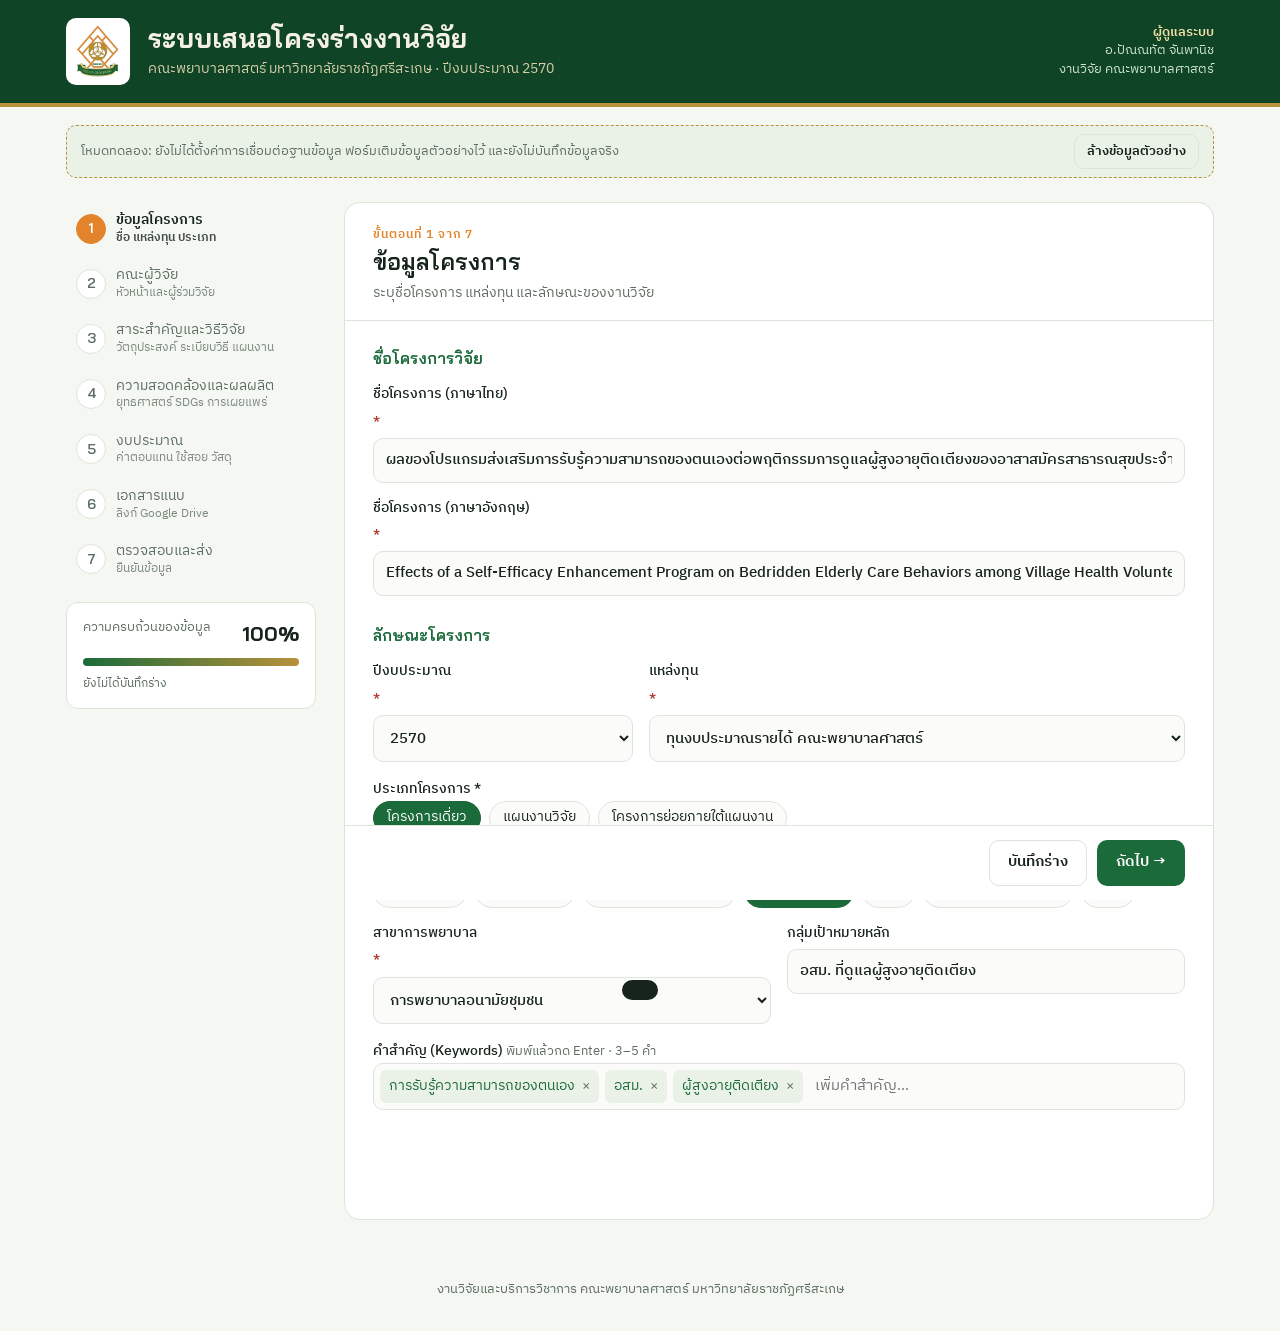
==== index.html @ fb98c334 "Add files via upload" ====
<!doctype html>
<html lang="th">
<head>
<meta charset="utf-8">
<meta name="viewport" content="width=device-width, initial-scale=1, viewport-fit=cover">
<title>ระบบเสนอโครงร่างงานวิจัย | คณะพยาบาลศาสตร์ มรภ.ศรีสะเกษ</title>
<meta name="description" content="ระบบเสนอโครงร่างงานวิจัยออนไลน์ คณะพยาบาลศาสตร์ มหาวิทยาลัยราชภัฏศรีสะเกษ">
<link rel="icon" href="logo.jpg">
<meta property="og:title" content="ระบบเสนอโครงร่างงานวิจัย คณะพยาบาลศาสตร์ มรภ.ศรีสะเกษ">
<meta property="og:image" content="logo.jpg">
<link rel="preconnect" href="https://fonts.googleapis.com">
<link rel="stylesheet" href="https://fonts.googleapis.com/css2?family=Bai+Jamjuree:wght@500;600;700&family=IBM+Plex+Sans+Thai:wght@400;500;600&display=swap">
<style>
/* Layout: green crest band header · left sticky step rail + right form sheet · summary meter rail on wide screens */
:root{
  --green:#1B6B3A; --green-deep:#0F4526; --orange:#E3832B; --gold:#B8913A; --ribbon:#F1DFA4;
  --bg:#F4F7F2; --paper:#FFFFFF; --ink:#16241B; --muted:#5D6E62; --line:#DCE5DA; --soft:#EAF1E7;
  --field:#FBFCFA; --danger:#B4332B; --ok:#1E7A45;
  --f-display:"Bai Jamjuree","IBM Plex Sans Thai",system-ui,sans-serif;
  --f-body:"IBM Plex Sans Thai","Noto Sans Thai",system-ui,sans-serif;
  --r:12px;
}
@media (prefers-color-scheme:dark){:root:not([data-theme="light"]){
  --green:#4FB477; --green-deep:#0B2A18; --orange:#F09A4A; --gold:#D6B465; --ribbon:#5A4A1F;
  --bg:#0E1611; --paper:#152019; --ink:#E5EEE6; --muted:#9DB0A2; --line:#2A3A2F; --soft:#1B2B21;
  --field:#111B15; --danger:#F07A70; --ok:#5CCB8A; color-scheme:dark}}
:root[data-theme="dark"]{
  --green:#4FB477; --green-deep:#0B2A18; --orange:#F09A4A; --gold:#D6B465; --ribbon:#5A4A1F;
  --bg:#0E1611; --paper:#152019; --ink:#E5EEE6; --muted:#9DB0A2; --line:#2A3A2F; --soft:#1B2B21;
  --field:#111B15; --danger:#F07A70; --ok:#5CCB8A; color-scheme:dark}
*{box-sizing:border-box}
body{background:var(--bg);color:var(--ink);font-family:var(--f-body);font-size:15.5px;line-height:1.65;margin:0}
.wrap{max-width:1180px;margin:0 auto;padding-left:max(16px,env(safe-area-inset-left,0px));padding-right:max(16px,env(safe-area-inset-right,0px))}
/* header */
.crest{background:#0F4526;color:#F4F1E4;border-bottom:4px solid var(--gold)}
.crest .wrap{display:flex;align-items:center;gap:18px;padding-block:18px}
.crest img{width:64px;height:auto;background:#fff;border-radius:10px;padding:5px;flex:none}
.crest h1{font-family:var(--f-display);font-weight:700;font-size:clamp(19px,2.6vw,26px);line-height:1.3;margin:0;text-wrap:balance}
.crest p{margin:2px 0 0;font-size:13.5px;color:#D8D0A8}
.crest .who{margin-left:auto;text-align:right;font-size:12.5px;color:#CFE3D4;line-height:1.5}
.crest .who b{display:block;color:#F1DFA4;font-weight:600;font-size:13px}
@media (max-width:720px){.crest .who{display:none}}
.mode{font-size:13px;padding:8px 14px;border-radius:10px;margin:18px 0 0;background:var(--soft);border:1px dashed var(--gold);color:var(--muted);display:flex;gap:10px;flex-wrap:wrap;align-items:center}
.mode button{margin-left:auto}
/* main grid */
.main{display:grid;grid-template-columns:250px minmax(0,1fr);gap:28px;padding-block:24px 60px}
@media (max-width:900px){.main{grid-template-columns:minmax(0,1fr);gap:16px}}
.rail{position:sticky;top:16px;align-self:start;display:flex;flex-direction:column;gap:16px}
@media (max-width:900px){.rail{position:static}}
.steps{list-style:none;margin:0;padding:0;display:flex;flex-direction:column;gap:2px}
.steps button{all:unset;cursor:pointer;display:grid;grid-template-columns:30px 1fr;gap:10px;align-items:center;padding:9px 10px;border-radius:10px;width:100%;box-sizing:border-box}
.steps button:hover{background:var(--soft)}
.steps button:focus-visible{outline:2px solid var(--orange);outline-offset:2px}
.steps .n{width:30px;height:30px;border-radius:50%;display:grid;place-items:center;font-family:var(--f-display);font-weight:600;font-size:14px;border:1.5px solid var(--line);color:var(--muted);background:var(--paper)}
.steps .t{font-size:14px;line-height:1.35;color:var(--muted)}
.steps .t small{display:block;font-size:12px;opacity:.8}
.steps li.done .n{background:var(--green);border-color:var(--green);color:#fff}
.steps li.cur .n{background:var(--orange);border-color:var(--orange);color:#fff}
.steps li.cur .t{color:var(--ink);font-weight:600}
@media (max-width:900px){
  .steps{flex-direction:row;overflow-x:auto;gap:6px;padding-bottom:4px}
  .steps button{grid-template-columns:26px auto;padding:6px 10px 6px 6px;border:1px solid var(--line);background:var(--paper);white-space:nowrap}
  .steps .n{width:26px;height:26px;font-size:12.5px}
  .steps .t small{display:none}
}
.meter{background:var(--paper);border:1px solid var(--line);border-radius:var(--r);padding:14px 16px}
.meter .row{display:flex;justify-content:space-between;font-size:13px;color:var(--muted)}
.meter .row b{font-family:var(--f-display);color:var(--ink);font-size:20px}
.bar{height:8px;border-radius:99px;background:var(--soft);overflow:hidden;margin-top:8px}
.bar i{display:block;height:100%;background:linear-gradient(90deg,var(--green),var(--gold));width:0;transition:width .4s}
.meter .save{font-size:12px;color:var(--muted);margin-top:8px}
@media (max-width:900px){.meter{display:none}}
/* sheet */
.sheet{background:var(--paper);border:1px solid var(--line);border-radius:16px;min-width:0}
.sheet-head{padding:22px 28px 16px;border-bottom:1px solid var(--line);display:flex;gap:14px;align-items:flex-end;flex-wrap:wrap}
.eyebrow{font-size:12px;letter-spacing:.08em;text-transform:uppercase;color:var(--orange);font-weight:600}
.sheet-head h2{font-family:var(--f-display);font-weight:600;font-size:23px;margin:2px 0 0;line-height:1.3}
.sheet-head p{margin:4px 0 0;color:var(--muted);font-size:14px;max-width:62ch}
.panel{padding:24px 28px 8px;display:none}
.panel.show{display:block;animation:in .25s ease}
@keyframes in{from{opacity:.4;transform:translateY(4px)}to{opacity:1;transform:none}}
@media (prefers-reduced-motion:reduce){.panel.show{animation:none}.bar i{transition:none}}
@media (max-width:600px){.sheet-head,.panel{padding-left:16px;padding-right:16px}}
fieldset{border:0;margin:0 0 26px;padding:0}
legend{font-family:var(--f-display);font-weight:600;font-size:16px;color:var(--green);padding:0;margin-bottom:12px;display:flex;gap:8px;align-items:center}
legend::after{content:"";flex:1;height:1px;background:var(--line);margin-left:6px}
.grid{display:grid;grid-template-columns:repeat(12,minmax(0,1fr));gap:14px 16px}
.c12{grid-column:span 12}.c8{grid-column:span 8}.c6{grid-column:span 6}.c4{grid-column:span 4}.c3{grid-column:span 3}.c2{grid-column:span 2}.c5{grid-column:span 5}
@media (max-width:640px){.c8,.c6,.c5,.c4,.c3,.c2{grid-column:span 12!important}}
label.f{display:flex;flex-direction:column;gap:5px;font-size:13.5px;font-weight:500;min-width:0}
label.f .req{color:var(--danger)}
.hint{font-weight:400;color:var(--muted);font-size:12.5px}
input[type=text],input[type=email],input[type=tel],input[type=number],input[type=month],select,textarea{
  font:inherit;font-size:15px;color:var(--ink);background:var(--field);border:1.5px solid var(--line);border-radius:10px;padding:9px 12px;width:100%;min-width:0}
textarea{min-height:110px;resize:vertical;line-height:1.6}
input:focus,select:focus,textarea:focus{outline:none;border-color:var(--green);box-shadow:0 0 0 3px color-mix(in srgb,var(--green) 18%,transparent)}
.invalid{border-color:var(--danger)!important}
.count{font-size:12px;color:var(--muted);text-align:right;font-variant-numeric:tabular-nums}
/* choice chips */
.chips{display:flex;flex-wrap:wrap;gap:8px}
.chip{position:relative}
.chip input{position:absolute;opacity:0;inset:0;cursor:pointer}
.chip span{display:inline-flex;align-items:center;gap:6px;padding:7px 13px;border-radius:99px;border:1.5px solid var(--line);font-size:13.5px;background:var(--field);cursor:pointer;line-height:1.3}
.chip input:checked+span{background:var(--green);border-color:var(--green);color:#fff}
.chip input:focus-visible+span{outline:2px solid var(--orange);outline-offset:2px}
.sdg span{padding:6px 11px 6px 6px}
.sdg em{font-style:normal;display:inline-grid;place-items:center;width:22px;height:22px;border-radius:6px;background:var(--soft);color:var(--green);font-weight:600;font-size:12px;font-family:var(--f-display)}
.sdg input:checked+span em{background:rgba(255,255,255,.22);color:#fff}
/* tags */
.tags{display:flex;flex-wrap:wrap;gap:6px;padding:6px;border:1.5px solid var(--line);border-radius:10px;background:var(--field)}
.tags:focus-within{border-color:var(--green)}
.tag{background:var(--soft);color:var(--green);border-radius:6px;padding:2px 4px 2px 9px;font-size:13.5px;display:flex;align-items:center;gap:2px}
.tag button{all:unset;cursor:pointer;padding:0 5px;color:var(--muted)}
.tags input{border:0!important;box-shadow:none!important;background:transparent!important;flex:1;min-width:140px;padding:4px 6px!important}
/* repeaters */
.member{border:1px solid var(--line);border-radius:var(--r);padding:14px;margin-bottom:12px;background:var(--field)}
.member-h{display:flex;justify-content:space-between;align-items:center;margin-bottom:10px;font-size:13.5px;font-weight:600;color:var(--muted)}
.share{display:flex;align-items:center;gap:12px;padding:12px 14px;border-radius:var(--r);background:var(--soft);font-size:14px;flex-wrap:wrap}
.share .track{flex:1;min-width:160px;height:10px;border-radius:99px;background:var(--paper);overflow:hidden;display:flex}
.share .track i{display:block;height:100%}
.share b{font-family:var(--f-display);font-variant-numeric:tabular-nums}
.ok-t{color:var(--ok)}.bad-t{color:var(--danger)}
.list-row{display:flex;gap:8px;align-items:flex-start;margin-bottom:8px}
.list-row .num{flex:none;width:28px;height:40px;display:grid;place-items:center;font-family:var(--f-display);color:var(--green);font-weight:600}
/* gantt */
.scroll{overflow-x:auto;border:1px solid var(--line);border-radius:var(--r)}
table{border-collapse:collapse;width:100%;font-size:13.5px}
th,td{border-bottom:1px solid var(--line);padding:8px;text-align:left;vertical-align:middle}
th{background:var(--soft);font-weight:600;font-size:12.5px;color:var(--muted);white-space:nowrap}
.gantt td.m{padding:4px;text-align:center;width:34px}
.gantt td.m button{all:unset;cursor:pointer;display:block;width:26px;height:22px;border-radius:5px;background:var(--soft);margin:auto}
.gantt td.m button.on{background:var(--orange)}
.gantt td.m button:focus-visible{outline:2px solid var(--green)}
.gantt td.act{min-width:220px}
.gantt input,.budget input{padding:6px 9px!important;font-size:14px!important}
.budget td.amt{width:160px}
.budget input[type=number]{text-align:right;font-variant-numeric:tabular-nums}
.budget tfoot td{font-weight:600;background:var(--soft)}
.budget .cat td{background:color-mix(in srgb,var(--gold) 12%,var(--paper));font-weight:600;color:var(--ink)}
.total-box{margin-top:14px;padding:16px 18px;border-radius:var(--r);border:1.5px solid var(--gold);display:flex;justify-content:space-between;gap:12px;flex-wrap:wrap;align-items:baseline}
.total-box b{font-family:var(--f-display);font-size:26px;color:var(--green);font-variant-numeric:tabular-nums}
.total-box small{color:var(--muted);display:block}
/* buttons */
.btn{font:inherit;font-size:14.5px;font-weight:600;border-radius:10px;padding:10px 18px;cursor:pointer;border:1.5px solid transparent;display:inline-flex;align-items:center;gap:8px}
.btn:focus-visible{outline:2px solid var(--orange);outline-offset:2px}
.btn-p{background:var(--green);color:#fff}
.btn-p:hover{background:var(--green-deep)}
.btn-o{background:var(--orange);color:#fff}
.btn-g{background:transparent;border-color:var(--line);color:var(--ink)}
.btn-g:hover{background:var(--soft)}
.btn-s{padding:6px 12px;font-size:13px}
.btn-x{all:unset;cursor:pointer;color:var(--muted);font-size:13px;padding:2px 8px;border-radius:6px}
.btn-x:hover{color:var(--danger);background:var(--soft)}
.nav{display:flex;justify-content:space-between;gap:10px;padding:14px 28px calc(14px + env(safe-area-inset-bottom,0px));border-top:1px solid var(--line);flex-wrap:wrap;position:sticky;bottom:0;background:var(--paper);border-radius:0 0 16px 16px;z-index:5}
@media (max-width:600px){.nav{padding-left:16px;padding-right:16px}}
/* review */
.review dl{display:grid;grid-template-columns:190px minmax(0,1fr);gap:6px 16px;margin:0 0 18px;font-size:14px}
@media (max-width:600px){.review dl{grid-template-columns:minmax(0,1fr)}.review dt{margin-top:6px}}
.review dt{color:var(--muted)}
.review dd{margin:0;overflow-wrap:anywhere}
.review h3{font-family:var(--f-display);font-size:16px;color:var(--green);margin:0 0 10px;display:flex;justify-content:space-between;align-items:center}
.miss{background:color-mix(in srgb,var(--danger) 10%,var(--paper));border:1px solid color-mix(in srgb,var(--danger) 35%,var(--line));color:var(--ink);border-radius:var(--r);padding:12px 16px;font-size:14px;margin-bottom:18px}
.miss ul{margin:6px 0 0;padding-left:20px}
.cert{display:flex;gap:10px;align-items:flex-start;padding:14px;border-radius:var(--r);background:var(--soft);font-size:14px}
.cert input{width:18px;height:18px;margin-top:3px;accent-color:var(--green);flex:none}
.done-card{text-align:center;padding:40px 24px}
.done-card .seal{width:84px;height:84px;margin:0 auto 14px;border-radius:50%;background:var(--green);display:grid;place-items:center;color:#fff;font-size:40px}
.done-card h2{font-family:var(--f-display);margin:0}
.done-card .ref{font-family:var(--f-display);font-size:22px;color:var(--orange);letter-spacing:.04em;margin:10px 0}
.toast{position:fixed;left:50%;bottom:calc(20px + env(safe-area-inset-bottom,0px));transform:translateX(-50%) translateY(120px);background:var(--ink);color:var(--paper);padding:10px 18px;border-radius:10px;font-size:14px;transition:transform .3s;z-index:20;max-width:calc(100% - 32px)}
.toast.on{transform:translateX(-50%) translateY(0)}
/* attachments */
.howto{display:grid;grid-template-columns:repeat(3,minmax(0,1fr));gap:10px;margin-bottom:18px}
@media (max-width:640px){.howto{grid-template-columns:minmax(0,1fr)}}
.howto div{background:var(--soft);border-radius:var(--r);padding:12px 14px;font-size:13.5px;line-height:1.5}
.howto b{display:block;font-family:var(--f-display);color:var(--green);font-size:13px;margin-bottom:2px}
.docs{display:flex;flex-direction:column;gap:10px}
.doc{border:1px solid var(--line);border-radius:var(--r);padding:12px 14px;background:var(--field);display:flex;flex-direction:column;gap:8px}
.doc-h{display:flex;gap:8px;align-items:center;flex-wrap:wrap;font-size:14px;font-weight:600}
.doc-h .hint{font-weight:400}
.doc-h .badge{font-size:11.5px;font-weight:600;color:var(--danger);border:1px solid currentColor;border-radius:6px;padding:0 6px}
.doc-h input{flex:1;min-width:180px;font-weight:600}
.st{margin-left:auto;font-size:12px;font-weight:500;padding:2px 10px;border-radius:99px;background:var(--soft);color:var(--muted);white-space:nowrap}
.st.ok{background:color-mix(in srgb,var(--ok) 15%,var(--paper));color:var(--ok)}
.st.warn{background:color-mix(in srgb,var(--gold) 20%,var(--paper));color:var(--ink)}
.st.bad{background:color-mix(in srgb,var(--danger) 12%,var(--paper));color:var(--danger)}
.doc-row{display:flex;gap:8px;align-items:center}
.doc-row input{flex:1}
.doc-row a{flex:none;text-decoration:none}
.doc-row a[aria-disabled="true"]{opacity:.4;pointer-events:none}
.doc .fname{font-size:12.5px;color:var(--ok)}
.btn-save{flex:none;background:var(--orange);color:#fff}
.btn-save:hover{filter:brightness(.95)}
.btn-save.saved{background:transparent;color:var(--ok);border-color:color-mix(in srgb,var(--ok) 45%,var(--line))}
.btn-save:disabled{opacity:.55;cursor:default}
.doc.dirty{border-color:color-mix(in srgb,var(--orange) 60%,var(--line))}
.savebar{margin-top:16px;display:flex;align-items:center;gap:12px;flex-wrap:wrap;padding:14px 16px;border-radius:var(--r);background:var(--soft)}
.savebar span{font-size:13.5px;color:var(--muted);flex:1;min-width:200px}
@media (max-width:520px){.doc-row{flex-wrap:wrap}.doc-row input{flex-basis:100%}}
.review a.lnk{color:var(--green);overflow-wrap:anywhere}
footer{text-align:center;font-size:12.5px;color:var(--muted);padding-block:0 30px}
</style>
</head>
<body>

<header class="crest">
  <div class="wrap">
    <img src="logo.jpg" alt="ตราคณะพยาบาลศาสตร์ มหาวิทยาลัยราชภัฏศรีสะเกษ">
    <div>
      <h1>ระบบเสนอโครงร่างงานวิจัย</h1>
      <p>คณะพยาบาลศาสตร์ มหาวิทยาลัยราชภัฏศรีสะเกษ · ปีงบประมาณ <span id="fyHead">2570</span></p>
    </div>
    <div class="who"><b>ผู้ดูแลระบบ</b>อ.ปัณณทัต จันพานิช<br>งานวิจัย คณะพยาบาลศาสตร์</div>
  </div>
</header>

<div class="wrap">
  <div class="mode" id="demoBar" hidden>
    <span>โหมดทดลอง: ยังไม่ได้ตั้งค่าการเชื่อมต่อฐานข้อมูล ฟอร์มเติมข้อมูลตัวอย่างไว้ และยังไม่บันทึกข้อมูลจริง</span>
    <button class="btn btn-g btn-s" type="button" id="clearAll">ล้างข้อมูลตัวอย่าง</button>
  </div>

  <div class="main" id="main">
    <aside class="rail">
      <ol class="steps" id="steps"></ol>
      <div class="meter">
        <div class="row"><span>ความครบถ้วนของข้อมูล</span><b id="pct">0%</b></div>
        <div class="bar"><i id="pctBar"></i></div>
        <div class="save" id="saveNote">ยังไม่ได้บันทึกร่าง</div>
      </div>
    </aside>

    <form class="sheet" id="form" novalidate>
      <div class="sheet-head">
        <div><div class="eyebrow" id="eb">ขั้นตอนที่ 1 จาก 7</div><h2 id="ph"></h2><p id="pd"></p></div>
      </div>

      <!-- STEP 1 -->
      <section class="panel" data-step="0">
        <fieldset><legend>ชื่อโครงการวิจัย</legend>
          <div class="grid">
            <label class="f c12">ชื่อโครงการ (ภาษาไทย) <span class="req">*</span>
              <input type="text" id="titleTh" name="titleTh" required placeholder="เช่น ผลของโปรแกรม...ต่อ...ของ...">
            </label>
            <label class="f c12">ชื่อโครงการ (ภาษาอังกฤษ) <span class="req">*</span>
              <input type="text" id="titleEn" name="titleEn" required placeholder="Effects of ... on ... among ...">
            </label>
          </div>
        </fieldset>
        <fieldset><legend>ลักษณะโครงการ</legend>
          <div class="grid">
            <label class="f c4">ปีงบประมาณ <span class="req">*</span>
              <select id="fy" name="fy" required><option>2569</option><option selected>2570</option><option>2571</option></select>
            </label>
            <label class="f c8">แหล่งทุน <span class="req">*</span>
              <select id="fund" name="fund" required>
                <option value="">— เลือกแหล่งทุน —</option>
                <option>ทุนงบประมาณรายได้ คณะพยาบาลศาสตร์</option>
                <option>ทุนงบประมาณรายได้ มหาวิทยาลัย (บ.กศ.)</option>
                <option>ทุนกองทุนส่งเสริมวิทยาศาสตร์ วิจัยและนวัตกรรม (ววน./FF)</option>
                <option>ทุนภายนอก (วช. / สสส. / บพท. / อื่น ๆ)</option>
                <option>ไม่ขอรับทุน (วิจัยด้วยทุนส่วนตัว)</option>
              </select>
            </label>
            <div class="f c12"><span style="font-size:13.5px;font-weight:500">ประเภทโครงการ <span class="req">*</span></span>
              <div class="chips" data-radio="projType">
                <label class="chip"><input type="radio" name="projType" value="โครงการเดี่ยว" required><span>โครงการเดี่ยว</span></label>
                <label class="chip"><input type="radio" name="projType" value="แผนงานวิจัย"><span>แผนงานวิจัย</span></label>
                <label class="chip"><input type="radio" name="projType" value="โครงการย่อยภายใต้แผนงาน"><span>โครงการย่อยภายใต้แผนงาน</span></label>
              </div>
            </div>
            <div class="f c12"><span style="font-size:13.5px;font-weight:500">ประเภทการวิจัย <span class="req">*</span></span>
              <div class="chips">
                <label class="chip"><input type="radio" name="resType" value="วิจัยพื้นฐาน" required><span>วิจัยพื้นฐาน</span></label>
                <label class="chip"><input type="radio" name="resType" value="วิจัยประยุกต์"><span>วิจัยประยุกต์</span></label>
                <label class="chip"><input type="radio" name="resType" value="วิจัยและพัฒนา (R&D)"><span>วิจัยและพัฒนา (R&amp;D)</span></label>
                <label class="chip"><input type="radio" name="resType" value="วิจัยกึ่งทดลอง"><span>วิจัยกึ่งทดลอง</span></label>
                <label class="chip"><input type="radio" name="resType" value="วิจัยเชิงปฏิบัติการแบบมีส่วนร่วม (PAR)"><span>PAR</span></label>
                <label class="chip"><input type="radio" name="resType" value="วิจัยเพื่อพัฒนาการเรียนการสอน"><span>วิจัยการเรียนการสอน</span></label>
                <label class="chip"><input type="radio" name="resType" value="R2R"><span>R2R</span></label>
              </div>
            </div>
            <label class="f c6">สาขาการพยาบาล <span class="req">*</span>
              <select id="field" name="field" required>
                <option value="">— เลือกสาขา —</option>
                <option>การพยาบาลอนามัยชุมชน</option><option>การพยาบาลผู้ใหญ่และผู้สูงอายุ</option>
                <option>การพยาบาลเด็กและวัยรุ่น</option><option>การพยาบาลมารดา ทารก และการผดุงครรภ์</option>
                <option>การพยาบาลสุขภาพจิตและจิตเวช</option><option>การบริหารการพยาบาล</option>
                <option>การศึกษาพยาบาล</option><option>อื่น ๆ / สหสาขา</option>
              </select>
            </label>
            <label class="f c6">กลุ่มเป้าหมายหลัก
              <input type="text" id="target" name="target" placeholder="เช่น ผู้สูงอายุติดเตียง, อสม., นักศึกษาพยาบาล">
            </label>
            <div class="f c12"><span style="font-size:13.5px;font-weight:500">คำสำคัญ (Keywords) <span class="hint">พิมพ์แล้วกด Enter · 3–5 คำ</span></span>
              <div class="tags" id="kwBox"><input type="text" id="kwInput" aria-label="เพิ่มคำสำคัญ" placeholder="เพิ่มคำสำคัญ..."></div>
            </div>
          </div>
        </fieldset>
      </section>

      <!-- STEP 2 -->
      <section class="panel" data-step="1">
        <fieldset><legend>หัวหน้าโครงการ</legend>
          <p class="hint" style="margin:-4px 0 12px">เลือกสาขาวิชาก่อน แล้วพิมพ์หรือเลือกชื่อจากรายชื่ออาจารย์ประจำสาขา ระบบจะเติมตำแหน่ง อีเมล และเบอร์โทรให้อัตโนมัติ</p>
          <div class="grid">
            <label class="f c4">สาขาวิชา <span class="req">*</span>
              <select id="leadDept" name="leadDept" required><option value="">— เลือกสาขาวิชา —</option></select>
            </label>
            <label class="f c3">คำนำหน้า / ตำแหน่ง
              <select id="leadPrefix" name="leadPrefix"><option>อาจารย์</option><option>อาจารย์ ดร.</option><option>ผู้ช่วยศาสตราจารย์</option><option>ผู้ช่วยศาสตราจารย์ ดร.</option><option>รองศาสตราจารย์</option><option>รองศาสตราจารย์ ดร.</option><option>ศาสตราจารย์</option></select>
            </label>
            <label class="f c5">ชื่อ–นามสกุล <span class="req">*</span><input type="text" id="leadName" name="leadName" list="deptFaculty" autocomplete="off" required placeholder="พิมพ์เพื่อค้นหารายชื่ออาจารย์"><span class="fname" id="leadMatch"></span></label>
            <label class="f c3">สัดส่วนงาน (%) <span class="req">*</span><input type="number" id="leadShare" name="leadShare" min="0" max="100" required></label>
            <label class="f c4">โทรศัพท์ <span class="req">*</span><input type="tel" id="leadTel" name="leadTel" required placeholder="08x-xxx-xxxx"></label>
            <label class="f c5">อีเมล <span class="req">*</span><input type="email" id="leadEmail" name="leadEmail" required placeholder="name@sskru.ac.th"></label>
          </div>
          <datalist id="deptFaculty"></datalist><datalist id="allFaculty"></datalist>
        </fieldset>
        <fieldset><legend>ผู้ร่วมวิจัย</legend>
          <div id="members"></div>
          <button class="btn btn-g btn-s" type="button" id="addMember">+ เพิ่มผู้ร่วมวิจัย</button>
          <div class="share" style="margin-top:16px">
            <span>สัดส่วนรวม</span>
            <div class="track" id="shareTrack"></div>
            <b id="shareSum">0%</b><span id="shareMsg"></span>
          </div>
        </fieldset>
      </section>

      <!-- STEP 3 -->
      <section class="panel" data-step="2">
        <fieldset><legend>สาระสำคัญของโครงร่าง</legend>
          <div class="grid">
            <label class="f c12">ความเป็นมาและความสำคัญของปัญหา <span class="req">*</span> <span class="hint">สรุปสั้น ๆ ไม่เกิน 1,500 ตัวอักษร</span>
              <textarea id="background" name="background" maxlength="1500" required></textarea><span class="count" data-for="background"></span>
            </label>
            <div class="f c12"><span style="font-size:13.5px;font-weight:500">วัตถุประสงค์การวิจัย <span class="req">*</span></span>
              <div id="objectives"></div>
              <div><button class="btn btn-g btn-s" type="button" id="addObj">+ เพิ่มวัตถุประสงค์</button></div>
            </div>
            <label class="f c12">กรอบแนวคิด / ทฤษฎีที่ใช้
              <textarea id="framework" name="framework" maxlength="800" style="min-height:80px" placeholder="เช่น ทฤษฎีการรับรู้ความสามารถของตนเอง (Bandura)"></textarea><span class="count" data-for="framework"></span>
            </label>
          </div>
        </fieldset>
        <fieldset><legend>ระเบียบวิธีวิจัย</legend>
          <div class="grid">
            <label class="f c6">รูปแบบการวิจัย<input type="text" id="design" name="design" placeholder="เช่น กึ่งทดลองแบบสองกลุ่มวัดก่อน–หลัง"></label>
            <label class="f c6">พื้นที่ดำเนินการวิจัย<input type="text" id="area" name="area" placeholder="ตำบล / อำเภอ / จังหวัด"></label>
            <label class="f c8">ประชากรและกลุ่มตัวอย่าง<input type="text" id="sample" name="sample" placeholder="ระบุจำนวนและวิธีได้มา"></label>
            <label class="f c4">ขนาดตัวอย่าง (คน)<input type="number" id="n" name="n" min="0"></label>
            <label class="f c12">เครื่องมือและการวิเคราะห์ข้อมูล<textarea id="tools" name="tools" style="min-height:80px" maxlength="800"></textarea></label>
            <label class="f c6">เริ่มโครงการ <span class="req">*</span><input type="month" id="start" name="start" required></label>
            <label class="f c6">ระยะเวลา (เดือน) <span class="req">*</span><input type="number" id="months" name="months" min="1" max="24" required></label>
          </div>
        </fieldset>
        <fieldset><legend>แผนการดำเนินงาน</legend>
          <p class="hint" style="margin:-4px 0 10px">แตะช่องเดือนเพื่อระบุช่วงเวลาของแต่ละกิจกรรม</p>
          <div class="scroll"><table class="gantt" id="gantt"></table></div>
          <button class="btn btn-g btn-s" type="button" id="addAct" style="margin-top:10px">+ เพิ่มกิจกรรม</button>
        </fieldset>
      </section>

      <!-- STEP 4 -->
      <section class="panel" data-step="3">
        <fieldset><legend>ความสอดคล้องเชิงยุทธศาสตร์</legend>
          <div class="grid">
            <label class="f c12">ยุทธศาสตร์มหาวิทยาลัยราชภัฏศรีสะเกษ
              <select id="strategy" name="strategy">
                <option value="">— เลือกยุทธศาสตร์ —</option>
                <option>การพัฒนาท้องถิ่น</option><option>การผลิตและพัฒนาครู</option>
                <option>การยกระดับคุณภาพการศึกษา</option><option>การพัฒนาระบบการบริหารจัดการ</option>
              </select>
            </label>
            <div class="f c12"><span style="font-size:13.5px;font-weight:500">เป้าหมายการพัฒนาที่ยั่งยืน (SDGs) <span class="hint">เลือกได้มากกว่า 1</span></span>
              <div class="chips" id="sdgs"></div>
            </div>
          </div>
        </fieldset>
        <fieldset><legend>ภาวะสุขภาพและการลดความเหลื่อมล้ำทางสังคม</legend>
          <div class="grid">
            <div class="f c12"><span style="font-size:13.5px;font-weight:500">โครงการนี้มีส่วนช่วยลดความเหลื่อมล้ำทางสุขภาพในระดับใด <span class="req">*</span></span>
              <div class="chips">
                <label class="chip"><input type="radio" name="equityLevel" value="เป็นเป้าหมายหลักของโครงการ" required><span>เป็นเป้าหมายหลักของโครงการ</span></label>
                <label class="chip"><input type="radio" name="equityLevel" value="มีส่วนเกี่ยวข้อง"><span>มีส่วนเกี่ยวข้อง</span></label>
                <label class="chip"><input type="radio" name="equityLevel" value="ไม่เกี่ยวข้องโดยตรง"><span>ไม่เกี่ยวข้องโดยตรง</span></label>
              </div>
            </div>
            <div class="f c12"><span style="font-size:13.5px;font-weight:500">ภาวะสุขภาพที่โครงการมุ่งแก้ไข <span class="hint">เลือกได้มากกว่า 1</span></span>
              <div class="chips" id="healthIssues"></div>
            </div>
            <div class="f c12"><span style="font-size:13.5px;font-weight:500">กลุ่มเปราะบางที่ได้รับประโยชน์ <span class="hint">เลือกได้มากกว่า 1</span></span>
              <div class="chips" id="equityGroups"></div>
            </div>
            <div class="f c12"><span style="font-size:13.5px;font-weight:500">แนวทางการลดความเหลื่อมล้ำทางสังคม <span class="hint">เลือกได้มากกว่า 1</span></span>
              <div class="chips" id="equityDims"></div>
            </div>
            <label class="f c12">อธิบายว่าโครงการช่วยลดความเหลื่อมล้ำหรือยกระดับภาวะสุขภาพอย่างไร
              <textarea id="equityDesc" name="equityDesc" maxlength="600" style="min-height:80px" placeholder="เช่น ผู้สูงอายุติดเตียงในพื้นที่ห่างไกลได้รับการดูแลที่บ้านจาก อสม. ที่ผ่านการพัฒนาทักษะ ลดการเดินทางและค่าใช้จ่ายของครอบครัว"></textarea><span class="count" data-for="equityDesc"></span>
            </label>
          </div>
        </fieldset>
        <fieldset><legend>ผลผลิตและการเผยแพร่</legend>
          <div class="grid">
            <div class="f c12"><span style="font-size:13.5px;font-weight:500">เป้าหมายการเผยแพร่ <span class="req">*</span></span>
              <div class="chips" id="outputs"></div>
            </div>
            <label class="f c12">ประโยชน์ที่คาดว่าจะได้รับ <span class="req">*</span>
              <textarea id="benefit" name="benefit" maxlength="800" style="min-height:80px" required></textarea><span class="count" data-for="benefit"></span>
            </label>
          </div>
        </fieldset>
        <fieldset><legend>จริยธรรมการวิจัยในมนุษย์</legend>
          <div class="chips">
            <label class="chip"><input type="radio" name="ethics" value="ต้องยื่นขอรับรอง" required><span>ต้องยื่นขอรับรองจริยธรรม</span></label>
            <label class="chip"><input type="radio" name="ethics" value="ยื่นแล้ว อยู่ระหว่างพิจารณา"><span>ยื่นแล้ว อยู่ระหว่างพิจารณา</span></label>
            <label class="chip"><input type="radio" name="ethics" value="ได้รับการรับรองแล้ว"><span>ได้รับการรับรองแล้ว</span></label>
            <label class="chip"><input type="radio" name="ethics" value="ไม่เกี่ยวข้องกับมนุษย์"><span>ไม่เกี่ยวข้องกับมนุษย์</span></label>
          </div>
        </fieldset>
      </section>

      <!-- STEP 5 -->
      <section class="panel" data-step="4">
        <fieldset><legend>รายละเอียดงบประมาณ</legend>
          <div class="scroll"><table class="budget" id="budget"></table></div>
          <div class="total-box">
            <div><small>งบประมาณที่เสนอขอทั้งสิ้น</small><span id="bahtText">—</span></div>
            <b id="grand">0.00 บาท</b>
          </div>
        </fieldset>
      </section>

      <!-- STEP 6 -->
      <section class="panel" data-step="5">
        <div class="howto">
          <div><b>1. อัปโหลดไฟล์</b>อัปโหลดเอกสารไว้ใน Google Drive ของท่าน (ไฟล์ Word หรือ PDF)</div>
          <div><b>2. ตั้งค่าการแชร์</b>คลิกขวาที่ไฟล์ > แชร์ > เลือก “ทุกคนที่มีลิงก์” หรือ “มหาวิทยาลัยราชภัฏศรีสะเกษ” สิทธิ์ผู้มีสิทธิ์อ่าน</div>
          <div><b>3. คัดลอกลิงก์มาวาง</b>กด “คัดลอกลิงก์” แล้ววางในช่องด้านล่าง กด “เปิดดู” เพื่อทดสอบว่าเปิดได้</div>
        </div>
        <fieldset><legend>ลิงก์เอกสารประกอบการพิจารณา</legend>
          <div class="docs" id="docs"></div>
          <button class="btn btn-g btn-s" type="button" id="addDoc" style="margin-top:12px">+ เพิ่มลิงก์เอกสารอื่น ๆ</button>
          <div class="savebar"><span id="docSaveNote">วางลิงก์แล้วกด “บันทึก” ในแต่ละรายการ หรือกดบันทึกทั้งหมดที่นี่</span>
            <button class="btn btn-p" type="button" id="saveDocs">บันทึกเอกสารแนบทั้งหมด</button></div>
        </fieldset>
      </section>

      <section class="panel review" data-step="6">
        <div id="missBox"></div>
        <div id="reviewBody"></div>
        <label class="cert"><input type="checkbox" id="certify"><span>ข้าพเจ้าขอรับรองว่าข้อมูลข้างต้นเป็นความจริง โครงร่างนี้ไม่ซ้ำซ้อนกับโครงการที่ได้รับทุนจากแหล่งอื่น และจะปฏิบัติตามระเบียบการวิจัยของมหาวิทยาลัย</span></label>
      </section>

      <div class="nav" id="nav">
        <button class="btn btn-g" type="button" id="prev">← ย้อนกลับ</button>
        <div style="display:flex;gap:10px;flex-wrap:wrap">
          <button class="btn btn-g" type="button" id="saveDraft">บันทึกร่าง</button>
          <button class="btn btn-p" type="button" id="next">ถัดไป →</button>
        </div>
      </div>
    </form>
  </div>
  <footer>งานวิจัยและบริการวิชาการ คณะพยาบาลศาสตร์ มหาวิทยาลัยราชภัฏศรีสะเกษ</footer>
</div>
<div class="toast" id="toast" role="status"></div>

<script src="config.js"></script>
<script>
const $=s=>document.querySelector(s), $$=s=>[...document.querySelectorAll(s)];
const API_URL=((window.APP_CONFIG||{}).API_URL||'').trim();
const LIVE=/^https:\/\/script\.google\.com\/macros\/s\/.+\/exec$/.test(API_URL);
async function api(action,data){
  const r=await fetch(API_URL,{method:'POST',headers:{'Content-Type':'text/plain;charset=utf-8'},body:JSON.stringify({action,data:data||{}})});
  const j=await r.json(); if(!j.ok) throw new Error(j.error||'เกิดข้อผิดพลาด'); return j.result;
}
const STEPS=[
 {t:'ข้อมูลโครงการ',s:'ชื่อ แหล่งทุน ประเภท',d:'ระบุชื่อโครงการ แหล่งทุน และลักษณะของงานวิจัย'},
 {t:'คณะผู้วิจัย',s:'หัวหน้าและผู้ร่วมวิจัย',d:'สัดส่วนการมีส่วนร่วมของทุกคนรวมกันต้องเท่ากับ 100%'},
 {t:'สาระสำคัญและวิธีวิจัย',s:'วัตถุประสงค์ ระเบียบวิธี แผนงาน',d:'สรุปสาระของโครงร่างเพื่อใช้ประกอบการพิจารณาของคณะกรรมการ'},
 {t:'ความสอดคล้องและผลผลิต',s:'ยุทธศาสตร์ SDGs การเผยแพร่',d:'เชื่อมโยงโครงการกับยุทธศาสตร์มหาวิทยาลัยและเป้าหมายการเผยแพร่'},
 {t:'งบประมาณ',s:'ค่าตอบแทน ใช้สอย วัสดุ',d:'กรอกงบประมาณตามหมวดรายจ่าย ระบบรวมยอดให้อัตโนมัติ'},
 {t:'เอกสารแนบ',s:'ลิงก์ Google Drive',d:'แนบลิงก์ไฟล์ที่อัปโหลดไว้ใน Google Drive เพื่อให้งานวิจัยคณะเปิดอ่านและดาวน์โหลดได้'},
 {t:'ตรวจสอบและส่ง',s:'ยืนยันข้อมูล',d:'ตรวจทานข้อมูลทั้งหมดก่อนส่งให้งานวิจัยคณะ'}
];
const SDG=['ขจัดความยากจน','ขจัดความหิวโหย','สุขภาพและความเป็นอยู่ที่ดี','การศึกษาที่มีคุณภาพ','ความเท่าเทียมทางเพศ','น้ำสะอาดและสุขาภิบาล','พลังงานสะอาด','งานที่มีคุณค่าและเศรษฐกิจ','อุตสาหกรรม นวัตกรรม','ลดความเหลื่อมล้ำ','เมืองและชุมชนยั่งยืน','การผลิตและบริโภคที่ยั่งยืน','การรับมือสภาพภูมิอากาศ','ทรัพยากรทางทะเล','ระบบนิเวศบนบก','สังคมสงบสุข ยุติธรรม','ความร่วมมือเพื่อการพัฒนา'];
const HEALTH_ISSUES=['โรคไม่ติดต่อเรื้อรัง (NCDs)','ผู้สูงอายุและภาวะพึ่งพิง','การดูแลระยะยาวและประคับประคอง','สุขภาพมารดาและทารก','พัฒนาการเด็กปฐมวัย','สุขภาพจิตและยาเสพติด','โรคติดต่อและโรคอุบัติใหม่','ภาวะโภชนาการ','อุบัติเหตุ ภัยพิบัติ และการแพทย์ฉุกเฉิน','อนามัยสิ่งแวดล้อมและอาชีวอนามัย'];
const EQUITY_GROUPS=['ผู้มีรายได้น้อย','ผู้สูงอายุติดบ้าน ติดเตียง','ผู้พิการ','ผู้อยู่ในพื้นที่ห่างไกล ชนบท ชายแดน','กลุ่มชาติพันธุ์และภาษาท้องถิ่น (เขมร กูย ลาว เยอ)','เด็กและเยาวชนกลุ่มเปราะบาง','แรงงานนอกระบบ','ผู้ดูแลในครอบครัว (Caregiver) และ อสม.'];
const EQUITY_DIMS=['เพิ่มการเข้าถึงบริการสุขภาพ','ยกระดับความรอบรู้ด้านสุขภาพ','จัดการปัจจัยสังคมกำหนดสุขภาพ (SDH)','ลดค่าใช้จ่ายด้านสุขภาพของครัวเรือน','เสริมพลังชุมชนและเครือข่าย','ใช้เทคโนโลยีลดช่องว่างการเข้าถึง','ส่งเสริมการมีส่วนร่วมของภาคีในพื้นที่'];
const MULTI=['sdgs','outputs','healthIssues','equityGroups','equityDims'];
const OUTPUTS=['บทความวารสาร TCI กลุ่ม 1','บทความวารสาร TCI กลุ่ม 2','บทความวารสารนานาชาติ (Scopus)','นำเสนอในการประชุมวิชาการ','นวัตกรรม / สิ่งประดิษฐ์','คู่มือ / ต้นแบบการดูแล','นำไปใช้ประโยชน์ในชุมชน','บูรณาการกับการเรียนการสอน'];
const BUDGET_CATS=[
 {k:'comp',t:'หมวดค่าตอบแทน',ph:'เช่น ค่าตอบแทนผู้ทรงคุณวุฒิตรวจเครื่องมือ'},
 {k:'use',t:'หมวดค่าใช้สอย',ph:'เช่น ค่าเดินทางเก็บข้อมูล, ค่าอาหารว่าง'},
 {k:'mat',t:'หมวดค่าวัสดุ',ph:'เช่น วัสดุสำนักงาน, ค่าถ่ายเอกสารแบบสอบถาม'}
];
const DOC_TYPES=[
 {t:'โครงร่างวิจัยฉบับสมบูรณ์',h:'ไฟล์ Word หรือ PDF',req:true},
 {t:'ประวัติคณะผู้วิจัย',h:'CV ของหัวหน้าและผู้ร่วมวิจัย'},
 {t:'เครื่องมือวิจัย',h:'แบบสอบถาม แบบสัมภาษณ์ โปรแกรม/คู่มือ'},
 {t:'เอกสารจริยธรรมการวิจัยในมนุษย์',h:'แบบยื่นขอ หรือใบรับรอง (ถ้ามี)'}
];
const defaultLinks=()=>DOC_TYPES.map(d=>({type:d.t,url:'',fixed:true}));
let cur=0, maxSeen=0;
const S={members:[],objectives:[''],acts:[{n:'',m:[]}],budget:{comp:[{n:'',a:''}],use:[{n:'',a:''}],mat:[{n:'',a:''}]},keywords:[],links:defaultLinks()};

/* ---------- builders ---------- */
function buildSteps(){
  $('#steps').innerHTML=STEPS.map((s,i)=>`<li class="${i===cur?'cur':(i<=maxSeen&&isStepDone(i))?'done':''}"><button type="button" data-go="${i}"><span class="n">${i!==cur&&i<=maxSeen&&isStepDone(i)?'✓':i+1}</span><span class="t">${s.t}<small>${s.s}</small></span></button></li>`).join('');
}
function chipsFrom(el,arr,name,sdg){
  el.innerHTML=arr.map((t,i)=>`<label class="chip ${sdg?'sdg':''}"><input type="checkbox" name="${name}" value="${sdg?'SDG '+(i+1)+' '+t:t}"><span>${sdg?`<em>${i+1}</em>`:''}${t}</span></label>`).join('');
}
const esc=v=>String(v??'').replace(/[&<>"]/g,c=>({'&':'&amp;','<':'&lt;','>':'&gt;','"':'&quot;'}[c]));
function renderMembers(){
  $('#members').innerHTML=S.members.map((m,i)=>`
  <div class="member"><div class="member-h"><span>ผู้ร่วมวิจัยคนที่ ${i+1}</span><button type="button" class="btn-x" data-delm="${i}">ลบ</button></div>
   <div class="grid">
    <label class="f c6">ชื่อ–นามสกุล (พร้อมตำแหน่งวิชาการ)<input type="text" id="m_name_${i}" data-m="${i}" data-k="name" list="allFaculty" autocomplete="off" placeholder="พิมพ์เพื่อค้นหารายชื่ออาจารย์" value="${esc(m.name)}"></label>
    <label class="f c4">สังกัด<input type="text" id="m_aff_${i}" data-m="${i}" data-k="aff" value="${esc(m.aff)}" placeholder="คณะพยาบาลศาสตร์ / หน่วยงานภายนอก"></label>
    <label class="f c2">สัดส่วน (%)<input type="number" id="m_share_${i}" min="0" max="100" data-m="${i}" data-k="share" value="${esc(m.share)}"></label>
   </div></div>`).join('') || `<p class="hint" style="margin:0 0 10px">ยังไม่มีผู้ร่วมวิจัย หากทำวิจัยคนเดียว ให้ใส่สัดส่วนหัวหน้าโครงการ 100%</p>`;
  updateShare();
}
const PAL=['var(--green)','var(--orange)','var(--gold)','#5B8DB8','#8C6BB1','#C26A8A'];
function updateShare(){
  const parts=[{v:+$('#leadShare').value||0}].concat(S.members.map(m=>({v:+m.share||0})));
  const sum=parts.reduce((a,b)=>a+b.v,0);
  $('#shareTrack').innerHTML=parts.map((p,i)=>`<i style="width:${Math.min(p.v,100)}%;background:${PAL[i%PAL.length]}"></i>`).join('');
  $('#shareSum').textContent=sum+'%';
  const ok=sum===100;
  $('#shareMsg').className=ok?'ok-t':'bad-t';
  $('#shareMsg').textContent=ok?'ครบ 100% แล้ว':sum>100?`เกิน ${sum-100}%`:`ขาดอีก ${100-sum}%`;
}
function renderObjectives(){
  $('#objectives').innerHTML=S.objectives.map((o,i)=>`<div class="list-row"><span class="num">${i+1}.</span><input type="text" id="obj_${i}" data-obj="${i}" value="${esc(o)}" placeholder="เพื่อศึกษา / เพื่อเปรียบเทียบ ..."><button type="button" class="btn-x" data-delo="${i}" aria-label="ลบวัตถุประสงค์">ลบ</button></div>`).join('');
}
function monthLabels(){
  const n=Math.max(1,Math.min(24,+$('#months').value||12));
  const st=$('#start').value; const TH=['ม.ค.','ก.พ.','มี.ค.','เม.ย.','พ.ค.','มิ.ย.','ก.ค.','ส.ค.','ก.ย.','ต.ค.','พ.ย.','ธ.ค.'];
  let y=0,mo=-1; if(st){[y,mo]=st.split('-').map(Number);mo--}
  return Array.from({length:n},(_,i)=>st?TH[(mo+i)%12]:'ด.'+(i+1));
}
function renderGantt(){
  const L=monthLabels();
  $('#gantt').innerHTML=`<thead><tr><th>กิจกรรม</th>${L.map(l=>`<th style="text-align:center">${l}</th>`).join('')}<th></th></tr></thead><tbody>`+
   S.acts.map((a,i)=>`<tr><td class="act"><input type="text" id="act_${i}" data-act="${i}" value="${esc(a.n)}" placeholder="เช่น ทบทวนวรรณกรรม"></td>${L.map((_,m)=>`<td class="m"><button type="button" aria-label="เดือนที่ ${m+1}" class="${a.m.includes(m)?'on':''}" data-cell="${i}-${m}"></button></td>`).join('')}<td><button type="button" class="btn-x" data-dela="${i}">ลบ</button></td></tr>`).join('')+'</tbody>';
}
const fmt=n=>(+n||0).toLocaleString('th-TH',{minimumFractionDigits:2,maximumFractionDigits:2});
function renderBudget(){
  let h=`<thead><tr><th>รายการ</th><th style="text-align:right">จำนวนเงิน (บาท)</th><th></th></tr></thead><tbody>`;
  BUDGET_CATS.forEach(c=>{
    const sub=S.budget[c.k].reduce((a,r)=>a+(+r.a||0),0);
    h+=`<tr class="cat"><td colspan="3"><div style="display:flex;justify-content:space-between;gap:10px"><span>${c.t}</span><span id="sub_${c.k}" style="font-variant-numeric:tabular-nums">${fmt(sub)}</span></div></td></tr>`;
    S.budget[c.k].forEach((r,i)=>{h+=`<tr><td><input type="text" id="b_${c.k}_n_${i}" data-b="${c.k}" data-i="${i}" data-k="n" value="${esc(r.n)}" placeholder="${c.ph}"></td><td class="amt"><input type="number" min="0" step="0.01" id="b_${c.k}_a_${i}" data-b="${c.k}" data-i="${i}" data-k="a" value="${esc(r.a)}"></td><td><button type="button" class="btn-x" data-delb="${c.k}-${i}">ลบ</button></td></tr>`});
    h+=`<tr><td colspan="3"><button type="button" class="btn-x" style="color:var(--green)" data-addb="${c.k}">+ เพิ่มรายการใน${c.t}</button></td></tr>`;
  });
  $('#budget').innerHTML=h+'</tbody>'; updateTotal();
}
function total(){return BUDGET_CATS.reduce((s,c)=>s+S.budget[c.k].reduce((a,r)=>a+(+r.a||0),0),0)}
function updateTotal(){
  BUDGET_CATS.forEach(c=>{const el=$('#sub_'+c.k); if(el) el.textContent=fmt(S.budget[c.k].reduce((a,r)=>a+(+r.a||0),0))});
  const t=total(); $('#grand').textContent=fmt(t)+' บาท'; $('#bahtText').textContent=t?`(${bahtText(t)})`:'—';
}
function bahtText(num){
  const D=['','หนึ่ง','สอง','สาม','สี่','ห้า','หก','เจ็ด','แปด','เก้า'],P=['','สิบ','ร้อย','พัน','หมื่น','แสน'];
  const rd=s=>{ if(+s===0) return ''; let out='';const len=s.length;
    for(let i=0;i<len;i++){const d=+s[i],p=len-i-1; if(!d) continue;
      if(p===1&&d===1) out+='สิบ'; else if(p===1&&d===2) out+='ยี่สิบ';
      else if(p===0&&d===1&&len>1) out+='เอ็ด'; else out+=D[d]+P[p];}
    return out};
  const rdBig=s=>{ if(s.length>6){return rdBig(s.slice(0,-6))+'ล้าน'+rd(s.slice(-6))} return rd(s) };
  const [b,st]=(+num).toFixed(2).split('.');
  let r=(+b?rdBig(b)+'บาท':''); r+= +st? rd(st)+'สตางค์' : 'ถ้วน'; return r;
}
function driveId(u){const m=String(u).match(/\/(?:d|folders)\/([\w-]{15,})/)||String(u).match(/[?&]id=([\w-]{15,})/);return m?m[1]:''}
function linkState(u){
  u=(u||'').trim(); if(!u) return {c:'',t:'ยังไม่ได้แนบ'};
  if(!/^https?:\/\/\S+$/.test(u)) return {c:'bad',t:'ลิงก์ไม่ถูกต้อง'};
  if(/(drive|docs)\.google\.com/.test(u)) return driveId(u)?{c:'ok',t:'ลิงก์ Google Drive'}:{c:'warn',t:'ตรวจรูปแบบลิงก์ Drive'};
  return {c:'warn',t:'ลิงก์ภายนอก (ไม่ใช่ Drive)'};
}
function renderDocs(){
  $('#docs').innerHTML=S.links.map((l,i)=>{
    const meta=DOC_TYPES.find(d=>d.t===l.type&&l.fixed), st=linkState(l.url), ok=st.c==='ok'||st.c==='warn';
    return `<div class="doc ${!l.saved&&l.url.trim()?'dirty':''}" id="doc_${i}"><div class="doc-h">${meta?`<span>${esc(l.type)}</span>${meta.req?'<span class="badge">จำเป็น</span>':''}<span class="hint">${meta.h}</span>`:`<input type="text" id="doc_t_${i}" data-doc="${i}" data-k="type" value="${esc(l.type)}" placeholder="ชื่อเอกสาร เช่น หนังสือยินยอมพื้นที่วิจัย" aria-label="ชื่อเอกสาร">`}
      <span class="st ${st.c}" id="doc_st_${i}">${st.t}</span></div>
      <div class="doc-row"><input type="text" inputmode="url" id="doc_u_${i}" data-doc="${i}" data-k="url" value="${esc(l.url)}" placeholder="https://drive.google.com/file/d/..." aria-label="ลิงก์ ${esc(l.type)}">
      <a class="btn btn-g btn-s" id="doc_a_${i}" href="${ok?esc(l.url.trim()):'#'}" target="_blank" rel="noopener" aria-disabled="${!ok}">เปิดดู ↗</a>
      <button type="button" class="btn btn-s btn-save ${l.saved?'saved':''}" id="doc_s_${i}" data-saved="${i}" ${l.url.trim()?'':'disabled'}>${l.saved?'✓ บันทึกแล้ว':'บันทึก'}</button>
      ${meta?'':`<button type="button" class="btn-x" data-deld="${i}">ลบ</button>`}</div>
      <div class="fname" id="doc_f_${i}">${l.name?'✓ '+esc(l.name):''}</div></div>`}).join('');
}
function setDocSaved(i,on){
  const l=S.links[i]; if(!l) return; l.saved=on;
  const b=$('#doc_s_'+i), box=$('#doc_'+i); if(!b) return;
  b.disabled=!l.url.trim(); b.classList.toggle('saved',on); b.textContent=on?'✓ บันทึกแล้ว':'บันทึก';
  box.classList.toggle('dirty',!on&&!!l.url.trim());
}
const unsavedDocs=()=>S.links.some(l=>l.url.trim()&&!l.saved);
async function saveDocs(idx){
  const list=idx==null?S.links.map((_,i)=>i).filter(i=>S.links[i].url.trim()):[idx];
  if(!list.length){toast('ยังไม่มีลิงก์ให้บันทึก');return}
  const bad=list.filter(i=>linkState(S.links[i].url).c==='bad');
  if(bad.length){toast('ลิงก์บางรายการไม่ถูกต้อง กรุณาตรวจสอบก่อนบันทึก');return}
  list.forEach(i=>{const b=$('#doc_s_'+i); if(b){b.disabled=true;b.textContent='กำลังบันทึก...'}});
  const where=await persist();
  list.forEach(i=>setDocSaved(i,true));
  const tm=new Date().toLocaleTimeString('th-TH',{hour:'2-digit',minute:'2-digit'});
  $('#docSaveNote').textContent=`บันทึกเอกสารแนบล่าสุด ${tm} น. (${where})`;
  toast(idx==null?'บันทึกเอกสารแนบทั้งหมดแล้ว':`บันทึก “${S.links[idx].type||'เอกสาร'}” แล้ว`);
}
function updateDoc(i){
  const l=S.links[i], st=linkState(l.url), ok=st.c==='ok'||st.c==='warn', el=$('#doc_st_'+i), a=$('#doc_a_'+i);
  el.className='st '+st.c; el.textContent=st.t; a.href=ok?l.url.trim():'#'; a.setAttribute('aria-disabled',!ok);
  l.name=''; $('#doc_f_'+i).textContent=''; setDocSaved(i,false);
}
function checkDoc(i){
  const l=S.links[i]; if(!LIVE||linkState(l.url).c!=='ok') return;
  const el=$('#doc_st_'+i); el.textContent='กำลังตรวจสอบสิทธิ์...';
  api('checkLink',{url:l.url.trim()}).then(r=>{
    if(r.ok){l.name=r.name;el.className='st ok';el.textContent='คณะเปิดอ่านได้';$('#doc_f_'+i).textContent='✓ '+r.name}
    else{el.className='st bad';el.textContent='คณะยังเปิดไม่ได้ ตรวจการแชร์'}
  }).catch(()=>{el.className='st warn';el.textContent='ตรวจสอบไม่ได้ในขณะนี้'});
}
const DEPTS=['การพยาบาลอนามัยชุมชน','การพยาบาลผู้ใหญ่และผู้สูงอายุ','การพยาบาลเด็กและวัยรุ่น','การพยาบาลมารดา ทารก และการผดุงครรภ์','การพยาบาลสุขภาพจิตและจิตเวช','การบริหารการพยาบาลและพื้นฐานวิชาชีพ'];
let FACULTY=[];
const fullName=f=>`${f.prefix} ${f.name}`.trim();
function setFaculty(list){
  FACULTY=(list||[]).filter(f=>f.name);
  const depts=[...new Set(DEPTS.concat(FACULTY.map(f=>f.dept).filter(Boolean)))], cur=$('#leadDept').value;
  $('#leadDept').innerHTML='<option value="">— เลือกสาขาวิชา —</option>'+depts.map(d=>`<option>${esc(d)}</option>`).join('');
  $('#leadDept').value=cur; fillDeptList();
  $('#allFaculty').innerHTML=FACULTY.map(f=>`<option value="${esc(fullName(f))}">${esc(f.dept)}</option>`).join('');
}
function fillDeptList(){
  const d=$('#leadDept').value, L=FACULTY.filter(f=>!d||f.dept===d);
  $('#deptFaculty').innerHTML=L.map(f=>`<option value="${esc(f.name)}">${esc(f.prefix)}</option>`).join('');
}
function matchLead(){
  const v=$('#leadName').value.trim(), f=FACULTY.find(x=>x.name===v||fullName(x)===v);
  $('#leadMatch').textContent=f?`✓ อาจารย์ประจำ${f.dept}`:'';
  if(!f) return;
  $('#leadName').value=f.name;
  if(f.prefix) $('#leadPrefix').value=f.prefix;
  if(f.dept) $('#leadDept').value=f.dept;
  if(f.email) $('#leadEmail').value=f.email;
  if(f.tel) $('#leadTel').value=f.tel;
  ['leadName','leadEmail','leadTel','leadDept'].forEach(id=>$('#'+id).classList.remove('invalid'));
}
function renderKw(){
  $$('#kwBox .tag').forEach(t=>t.remove());
  S.keywords.forEach((k,i)=>{const s=document.createElement('span');s.className='tag';s.innerHTML=`${esc(k)}<button type="button" data-delk="${i}" aria-label="ลบ ${esc(k)}">×</button>`;$('#kwBox').insertBefore(s,$('#kwInput'))});
}
function counters(){$$('.count').forEach(c=>{const t=$('#'+c.dataset.for);c.textContent=`${t.value.length.toLocaleString()} / ${(+t.maxLength).toLocaleString()}`})}

/* ---------- data ---------- */
function collect(){
  const f=new FormData($('#form')), o={};
  for(const [k,v] of f.entries()){ if(o[k]!==undefined){o[k]=[].concat(o[k],v)} else o[k]=v }
  MULTI.forEach(n=>o[n]=f.getAll(n));
  Object.keys(o).forEach(k=>/^(m_|obj_|act_|b_)/.test(k)&&delete o[k]);
  return {...o,keywords:S.keywords,members:S.members,objectives:S.objectives.filter(x=>x.trim()),
    activities:S.acts.filter(a=>a.n.trim()).map(a=>({name:a.n,months:a.m.map(m=>m+1)})),
    budget:S.budget,total:total(),
    links:S.links.filter(l=>l.url.trim()).map(l=>({type:l.type||'เอกสารอื่น ๆ',url:l.url.trim(),name:l.name||'',saved:!!l.saved}))};
}
function apply(d){
  Object.entries(d).forEach(([k,v])=>{
    const els=$$(`[name="${k}"]`); if(!els.length) return;
    els.forEach(el=>{ if(el.type==='radio'||el.type==='checkbox') el.checked=[].concat(v).includes(el.value); else el.value=v });
  });
  MULTI.forEach(n=>$$(`[name="${n}"]`).forEach(el=>el.checked=(d[n]||[]).includes(el.value)));
  S.keywords=d.keywords||[]; S.members=d.members||[]; S.objectives=d.objectives?.length?d.objectives:[''];
  S.acts=d.activities?.length?d.activities.map(a=>({n:a.name,m:a.months.map(x=>x-1)})):[{n:'',m:[]}];
  S.budget=d.budget||S.budget;
  S.links=defaultLinks(); (d.links||[]).forEach(l=>{const f=S.links.find(x=>x.fixed&&x.type===l.type&&!x.url); if(f){f.url=l.url;f.name=l.name||'';f.saved=!!l.saved} else S.links.push({type:l.type,url:l.url,name:l.name||'',saved:!!l.saved})});
}
const REQ=[
 [0,'titleTh','ชื่อโครงการ (ภาษาไทย)'],[0,'titleEn','ชื่อโครงการ (ภาษาอังกฤษ)'],[0,'fund','แหล่งทุน'],[0,'projType','ประเภทโครงการ'],[0,'resType','ประเภทการวิจัย'],[0,'field','สาขาการพยาบาล'],
 [1,'leadDept','สาขาวิชาของหัวหน้าโครงการ'],[1,'leadName','ชื่อหัวหน้าโครงการ'],[1,'leadShare','สัดส่วนงานหัวหน้าโครงการ'],[1,'leadTel','โทรศัพท์'],[1,'leadEmail','อีเมล'],
 [2,'background','ความเป็นมาและความสำคัญ'],[2,'start','เดือนเริ่มโครงการ'],[2,'months','ระยะเวลา'],
 [3,'equityLevel','ระดับการลดความเหลื่อมล้ำทางสุขภาพ'],[3,'benefit','ประโยชน์ที่คาดว่าจะได้รับ'],[3,'ethics','จริยธรรมการวิจัยในมนุษย์']
];
function val(name){const els=$$(`[name="${name}"]`);if(!els.length)return'';if(els[0].type==='radio')return(els.find(e=>e.checked)||{}).value||'';return els[0].value.trim()}
function problems(step){
  const out=REQ.filter(r=>(step==null||r[0]===step)&&!val(r[1])).map(r=>({s:r[0],t:r[2],n:r[1]}));
  const add=(s,t)=>{if(step==null||step===s)out.push({s,t})};
  if(val('leadEmail')&&!/^\S+@\S+\.\S+$/.test(val('leadEmail'))) add(1,'รูปแบบอีเมลไม่ถูกต้อง');
  const sum=(+val('leadShare')||0)+S.members.reduce((a,m)=>a+(+m.share||0),0);
  if(sum!==100) add(1,`สัดส่วนผู้วิจัยรวม ${sum}% (ต้องเท่ากับ 100%)`);
  if(!S.objectives.some(o=>o.trim())) add(2,'วัตถุประสงค์อย่างน้อย 1 ข้อ');
  if(!$$('[name="outputs"]:checked').length) add(3,'เป้าหมายการเผยแพร่อย่างน้อย 1 รายการ');
  const main=S.links.find(l=>l.fixed&&l.type===DOC_TYPES[0].t);
  if(!main||!main.url.trim()) add(5,'ลิงก์โครงร่างวิจัยฉบับสมบูรณ์');
  S.links.forEach(l=>{if(l.url.trim()&&linkState(l.url).c==='bad') add(5,`ลิงก์ “${l.type||'เอกสารอื่น ๆ'}” ไม่ถูกต้อง`)});
  if(!total()) add(4,'งบประมาณ (ถ้าไม่ขอทุน ให้ระบุ 0 ในรายการ “ไม่ขอรับทุน”)');
  return out;
}
function isStepDone(i){return problems(i).length===0}
function progress(){
  const totalChecks=REQ.length+5, bad=problems(null).length;
  const p=Math.round((totalChecks-Math.min(bad,totalChecks))/totalChecks*100);
  $('#pct').textContent=p+'%'; $('#pctBar').style.width=p+'%';
}

/* ---------- review ---------- */
function review(){
  const d=collect(), miss=problems(null);
  $('#missBox').innerHTML=miss.length?`<div class="miss"><b>ยังขาดข้อมูล ${miss.length} รายการ</b><ul>${miss.map(m=>`<li><a href="#" data-go="${m.s}" style="color:inherit">${STEPS[m.s].t}: ${m.t}</a></li>`).join('')}</ul></div>`:'';
  const row=(k,v)=>`<dt>${k}</dt><dd>${v?esc(v):'<span class="hint">—</span>'}</dd>`;
  const sec=(i,body)=>`<h3>${STEPS[i].t}<button type="button" class="btn-x" data-go="${i}">แก้ไข</button></h3><dl>${body}</dl>`;
  $('#reviewBody').innerHTML=
   sec(0,row('ชื่อโครงการ (ไทย)',d.titleTh)+row('ชื่อโครงการ (อังกฤษ)',d.titleEn)+row('ปีงบประมาณ',d.fy)+row('แหล่งทุน',d.fund)+row('ประเภท',[d.projType,d.resType].filter(Boolean).join(' · '))+row('สาขา',d.field)+row('คำสำคัญ',d.keywords.join(', ')))+
   sec(1,row('หัวหน้าโครงการ',`${d.leadPrefix} ${d.leadName||''} (${d.leadShare||0}%)`)+row('สาขาวิชา',d.leadDept)+row('ติดต่อ',[d.leadTel,d.leadEmail].filter(Boolean).join(' · '))+row('ผู้ร่วมวิจัย',d.members.map(m=>`${m.name||'-'} (${m.share||0}%)`).join(', ')))+
   sec(2,row('วัตถุประสงค์',d.objectives.map((o,i)=>`${i+1}) ${o}`).join('  '))+row('รูปแบบการวิจัย',d.design)+row('กลุ่มตัวอย่าง',[d.sample,d.n?d.n+' คน':''].filter(Boolean).join(' · '))+row('ระยะเวลา',d.months?`${d.months} เดือน เริ่ม ${d.start||'-'}`:''))+
   sec(3,row('ยุทธศาสตร์',d.strategy)+row('SDGs',d.sdgs.map(s=>s.split(' ').slice(0,2).join(' ')).join(', '))+row('การลดความเหลื่อมล้ำ',d.equityLevel)+row('ภาวะสุขภาพที่มุ่งแก้ไข',d.healthIssues.join(', '))+row('กลุ่มเปราะบาง',d.equityGroups.join(', '))+row('แนวทางลดความเหลื่อมล้ำ',d.equityDims.join(', '))+row('คำอธิบาย',d.equityDesc)+row('การเผยแพร่',d.outputs.join(', '))+row('จริยธรรม',d.ethics))+
   sec(4,row('งบประมาณรวม',`${fmt(d.total)} บาท`))+
   `<h3>${STEPS[5].t}<button type="button" class="btn-x" data-go="5">แก้ไข</button></h3><dl>${d.links.length?d.links.map(l=>`<dt>${esc(l.type)}</dt><dd><a class="lnk" href="${esc(l.url)}" target="_blank" rel="noopener">${esc(l.name||l.url)}</a></dd>`).join(''):'<dt>ลิงก์เอกสาร</dt><dd><span class="hint">—</span></dd>'}</dl>`;
}

/* ---------- navigation ---------- */
function go(i,noScroll){
  if(cur===5&&i!==5&&unsavedDocs()){saveDocs(null)}
  cur=Math.max(0,Math.min(STEPS.length-1,i)); maxSeen=Math.max(maxSeen,cur);
  $$('.panel').forEach(p=>p.classList.toggle('show',+p.dataset.step===cur));
  $('#eb').textContent=`ขั้นตอนที่ ${cur+1} จาก ${STEPS.length}`;
  $('#ph').textContent=STEPS[cur].t; $('#pd').textContent=STEPS[cur].d;
  $('#prev').style.visibility=cur?'visible':'hidden';
  const last=cur===STEPS.length-1;
  $('#next').textContent=last?'ส่งโครงร่างวิจัย':'ถัดไป →'; $('#next').className='btn '+(last?'btn-o':'btn-p');
  if(cur===2) renderGantt();
  if(last) review();
  buildSteps(); progress();
  if(!noScroll) $('#main').scrollIntoView({behavior:'smooth',block:'start'});
}
function toast(t){const el=$('#toast');el.textContent=t;el.classList.add('on');clearTimeout(toast.t);toast.t=setTimeout(()=>el.classList.remove('on'),2600)}
async function persist(){
  saveDraft(true);
  let where='ในเครื่องนี้';
  const d=collect();
  if(LIVE&&/^\S+@\S+\.\S+$/.test(d.leadEmail||'')){
    try{await api('saveDraft',d); where='ในเครื่องนี้และในระบบของคณะ'}catch(e){where='ในเครื่องนี้ (ส่งเข้าระบบคณะไม่สำเร็จ)'}
  }
  return where;
}
function saveDraft(silent){
  try{localStorage.setItem('nurs-proposal-draft',JSON.stringify(collect()));
    const tm=new Date().toLocaleTimeString('th-TH',{hour:'2-digit',minute:'2-digit'});
    $('#saveNote').textContent=`บันทึกร่างในเครื่องนี้ล่าสุด ${tm} น.`; if(!silent) toast('บันทึกร่างแล้ว');
  }catch(e){ if(!silent) toast('เบราว์เซอร์นี้ไม่อนุญาตให้บันทึกร่าง') }
}
function submit(){
  const miss=problems(null);
  if(miss.length){toast(`ยังขาดข้อมูล ${miss.length} รายการ`);review();return}
  if(!$('#certify').checked){toast('กรุณาทำเครื่องหมายรับรองข้อมูลก่อนส่ง');return}
  const d=collect(); const btn=$('#next'); btn.disabled=true; btn.textContent='กำลังส่ง...';
  const done=ref=>{
    try{localStorage.removeItem('nurs-proposal-draft')}catch(e){}
    $('#form').innerHTML=`<div class="done-card"><div class="seal">✓</div><h2>ส่งโครงร่างวิจัยเรียบร้อย</h2><div class="ref">${esc(ref)}</div><p class="hint">เก็บเลขที่นี้ไว้ติดตามสถานะ งานวิจัยคณะจะแจ้งผลการพิจารณาทางอีเมล ${esc(d.leadEmail)}</p>${LIVE?'':'<p class="hint">(โหมดทดลอง: ข้อมูลยังไม่ถูกบันทึก)</p>'}<button class="btn btn-p" type="button" onclick="location.reload()">เสนอโครงการใหม่</button></div>`;
  };
  if(LIVE){
    api('submit',d).then(done).catch(e=>{btn.disabled=false;btn.textContent='ส่งโครงร่างวิจัย';toast('ส่งไม่สำเร็จ: '+e.message)});
  } else setTimeout(()=>done('NUR-'+d.fy+'-'+String(Math.floor(Math.random()*900)+100)),700);
}

/* ---------- events ---------- */
document.addEventListener('click',e=>{
  const t=e.target.closest('[data-go],[data-delm],[data-delo],[data-dela],[data-cell],[data-delb],[data-addb],[data-delk],[data-deld],[data-saved]'); if(!t) return;
  if(t.dataset.go!=null){e.preventDefault();go(+t.dataset.go)}
  else if(t.dataset.delm!=null){S.members.splice(+t.dataset.delm,1);renderMembers()}
  else if(t.dataset.delo!=null){S.objectives.splice(+t.dataset.delo,1);if(!S.objectives.length)S.objectives=[''];renderObjectives()}
  else if(t.dataset.dela!=null){S.acts.splice(+t.dataset.dela,1);if(!S.acts.length)S.acts=[{n:'',m:[]}];renderGantt()}
  else if(t.dataset.cell){const [a,m]=t.dataset.cell.split('-').map(Number);const arr=S.acts[a].m;const k=arr.indexOf(m);k>-1?arr.splice(k,1):arr.push(m);t.classList.toggle('on')}
  else if(t.dataset.delb){const [c,i]=t.dataset.delb.split('-');S.budget[c].splice(+i,1);if(!S.budget[c].length)S.budget[c]=[{n:'',a:''}];renderBudget()}
  else if(t.dataset.addb){S.budget[t.dataset.addb].push({n:'',a:''});renderBudget()}
  else if(t.dataset.delk!=null){S.keywords.splice(+t.dataset.delk,1);renderKw()}
  else if(t.dataset.saved!=null){saveDocs(+t.dataset.saved);return}
  else if(t.dataset.deld!=null){S.links.splice(+t.dataset.deld,1);renderDocs()}
  progress();
});
document.addEventListener('input',e=>{
  const t=e.target;
  if(t.dataset.m!=null){S.members[+t.dataset.m][t.dataset.k]=t.value; if(t.dataset.k==='share') updateShare()}
  else if(t.dataset.obj!=null) S.objectives[+t.dataset.obj]=t.value;
  else if(t.dataset.doc!=null){S.links[+t.dataset.doc][t.dataset.k]=t.value; if(t.dataset.k==='url') updateDoc(+t.dataset.doc)}
  else if(t.dataset.act!=null) S.acts[+t.dataset.act].n=t.value;
  else if(t.dataset.b){S.budget[t.dataset.b][+t.dataset.i][t.dataset.k]=t.value; if(t.dataset.k==='a') updateTotal()}
  if(t.id==='leadShare') updateShare();
  if(t.id==='leadName') matchLead();
  if(t.id==='leadDept') fillDeptList();
  if(t.id==='fy') $('#fyHead').textContent=t.value;
  if(t.classList.contains('invalid')&&t.value) t.classList.remove('invalid');
  counters(); progress(); clearTimeout(saveDraft.t); saveDraft.t=setTimeout(()=>saveDraft(true),1500);
});
document.addEventListener('change',e=>{if(e.target.dataset.doc!=null&&e.target.dataset.k==='url') checkDoc(+e.target.dataset.doc);if(e.target.id==='months'||e.target.id==='start') renderGantt(); progress()});
$('#kwInput').addEventListener('keydown',e=>{
  if((e.key==='Enter'||e.key===',')&&e.target.value.trim()){e.preventDefault();S.keywords.push(e.target.value.trim().replace(/,$/,''));e.target.value='';renderKw();progress()}
  else if(e.key==='Enter') e.preventDefault();
  else if(e.key==='Backspace'&&!e.target.value&&S.keywords.length){S.keywords.pop();renderKw()}
});
$('#addMember').onclick=()=>{S.members.push({name:'',aff:'คณะพยาบาลศาสตร์',share:''});renderMembers()};
$('#addObj').onclick=()=>{S.objectives.push('');renderObjectives();$('#obj_'+(S.objectives.length-1)).focus()};
$('#addDoc').onclick=()=>{S.links.push({type:'',url:''});renderDocs();$('#doc_t_'+(S.links.length-1)).focus()};
$('#addAct').onclick=()=>{S.acts.push({n:'',m:[]});renderGantt()};
$('#prev').onclick=()=>go(cur-1);
$('#next').onclick=()=>{
  if(cur===STEPS.length-1) return submit();
  const p=problems(cur).filter(x=>x.n);
  p.forEach(x=>$$(`[name="${x.n}"]`).forEach(el=>el.type!=='radio'&&el.classList.add('invalid')));
  if(problems(cur).length) toast(`ขั้นตอนนี้ยังขาด ${problems(cur).length} รายการ (ไปต่อได้ กลับมาแก้ภายหลังได้)`);
  saveDraft(true); go(cur+1);
};
$('#saveDraft').onclick=async()=>{const w=await persist();S.links.forEach((l,i)=>l.url.trim()&&setDocSaved(i,true));toast('บันทึกร่างแล้ว ('+w+')')};
$('#saveDocs').onclick=()=>saveDocs(null);
window.addEventListener('beforeunload',e=>{if(unsavedDocs()){e.preventDefault();e.returnValue=''}});
$('#form').addEventListener('submit',e=>e.preventDefault());

/* ---------- sample (design preview only) ---------- */
const SAMPLE={titleTh:'ผลของโปรแกรมส่งเสริมการรับรู้ความสามารถของตนเองต่อพฤติกรรมการดูแลผู้สูงอายุติดเตียงของอาสาสมัครสาธารณสุขประจำหมู่บ้าน จังหวัดศรีสะเกษ',titleEn:'Effects of a Self-Efficacy Enhancement Program on Bedridden Elderly Care Behaviors among Village Health Volunteers, Sisaket Province',fy:'2570',fund:'ทุนงบประมาณรายได้ คณะพยาบาลศาสตร์',projType:'โครงการเดี่ยว',resType:'วิจัยกึ่งทดลอง',field:'การพยาบาลอนามัยชุมชน',target:'อสม. ที่ดูแลผู้สูงอายุติดเตียง',keywords:['การรับรู้ความสามารถของตนเอง','อสม.','ผู้สูงอายุติดเตียง'],
 leadPrefix:'อาจารย์',leadName:'(ตัวอย่าง) สมใจ ใจดี',leadShare:'70',leadDept:'การพยาบาลอนามัยชุมชน',leadTel:'081-234-5678',leadEmail:'somjai.j@sskru.ac.th',
 members:[{name:'ผู้ช่วยศาสตราจารย์ (ตัวอย่าง) สมชาย รักษ์ดี',aff:'คณะพยาบาลศาสตร์',share:'30'}],
 background:'จังหวัดศรีสะเกษมีสัดส่วนผู้สูงอายุติดเตียงเพิ่มขึ้นต่อเนื่อง อสม. เป็นกำลังหลักในการดูแลที่บ้าน แต่ยังขาดความมั่นใจในทักษะการดูแล เช่น การพลิกตะแคงตัว การป้องกันแผลกดทับ และการดูแลสายให้อาหาร (ข้อความตัวอย่าง)',
 objectives:['เพื่อเปรียบเทียบพฤติกรรมการดูแลผู้สูงอายุติดเตียงของ อสม. ก่อนและหลังเข้าร่วมโปรแกรม','เพื่อเปรียบเทียบการรับรู้ความสามารถของตนเองระหว่างกลุ่มทดลองและกลุ่มควบคุม'],
 framework:'ทฤษฎีการรับรู้ความสามารถของตนเองของแบนดูรา',design:'กึ่งทดลองแบบสองกลุ่มวัดก่อน–หลัง',area:'อำเภอเมืองศรีสะเกษ จังหวัดศรีสะเกษ',sample:'อสม. ที่ดูแลผู้สูงอายุติดเตียง สุ่มแบบหลายขั้นตอน กลุ่มละ 30 คน',n:'60',tools:'แบบสอบถามการรับรู้ความสามารถตนเอง แบบสังเกตพฤติกรรม วิเคราะห์ด้วย paired t-test และ independent t-test',start:'2026-10',months:'12',
 activities:[{name:'ทบทวนวรรณกรรมและพัฒนาเครื่องมือ',months:[1,2,3]},{name:'ขอรับรองจริยธรรม',months:[3,4]},{name:'ดำเนินโปรแกรมและเก็บข้อมูล',months:[5,6,7,8]},{name:'วิเคราะห์ข้อมูลและเขียนรายงาน',months:[9,10,11,12]}],
 strategy:'การพัฒนาท้องถิ่น',sdgs:['SDG 3 สุขภาพและความเป็นอยู่ที่ดี','SDG 10 ลดความเหลื่อมล้ำ'],outputs:['บทความวารสาร TCI กลุ่ม 1','คู่มือ / ต้นแบบการดูแล'],equityLevel:'เป็นเป้าหมายหลักของโครงการ',healthIssues:['ผู้สูงอายุและภาวะพึ่งพิง','การดูแลระยะยาวและประคับประคอง'],equityGroups:['ผู้สูงอายุติดบ้าน ติดเตียง','ผู้อยู่ในพื้นที่ห่างไกล ชนบท ชายแดน','ผู้ดูแลในครอบครัว (Caregiver) และ อสม.'],equityDims:['เพิ่มการเข้าถึงบริการสุขภาพ','เสริมพลังชุมชนและเครือข่าย'],equityDesc:'ผู้สูงอายุติดเตียงในชุมชนห่างไกลได้รับการดูแลที่บ้านจาก อสม. ที่ผ่านการพัฒนาทักษะ ลดการเดินทางและค่าใช้จ่ายของครอบครัว (ข้อความตัวอย่าง)',benefit:'ได้โปรแกรมต้นแบบสำหรับพัฒนาศักยภาพ อสม. ที่หน่วยบริการปฐมภูมินำไปใช้ได้',ethics:'ต้องยื่นขอรับรอง',
 links:[{type:'โครงร่างวิจัยฉบับสมบูรณ์',url:'https://drive.google.com/file/d/1ExampleProposalFileIdForPreview/view?usp=sharing'}],
 budget:{comp:[{n:'ค่าตอบแทนผู้ทรงคุณวุฒิตรวจเครื่องมือ 3 ท่าน',a:'3000'}],use:[{n:'ค่าเดินทางเก็บข้อมูลภาคสนาม',a:'8000'},{n:'ค่าอาหารว่างผู้เข้าร่วมโปรแกรม',a:'6000'}],mat:[{n:'ค่าถ่ายเอกสารแบบสอบถามและคู่มือ',a:'2500'}]}};

/* ---------- init ---------- */
const SAMPLE_FACULTY=[
 {dept:'การพยาบาลอนามัยชุมชน',prefix:'อาจารย์',name:'(ตัวอย่าง) สมใจ ใจดี',email:'somjai.j@sskru.ac.th',tel:'081-234-5678'},
 {dept:'การพยาบาลอนามัยชุมชน',prefix:'ผู้ช่วยศาสตราจารย์',name:'(ตัวอย่าง) สมชาย รักษ์ดี',email:'somchai.r@sskru.ac.th',tel:'082-345-6789'},
 {dept:'การพยาบาลผู้ใหญ่และผู้สูงอายุ',prefix:'อาจารย์ ดร.',name:'(ตัวอย่าง) วันดี มีสุข',email:'wandee.m@sskru.ac.th',tel:'083-456-7890'},
 {dept:'การพยาบาลเด็กและวัยรุ่น',prefix:'อาจารย์',name:'(ตัวอย่าง) กานดา ดวงดี',email:'kanda.d@sskru.ac.th',tel:'084-567-8901'}];
setFaculty(LIVE?[]:SAMPLE_FACULTY);
if(LIVE) api('faculty').then(setFaculty).catch(()=>toast('โหลดรายชื่ออาจารย์ไม่สำเร็จ'));
chipsFrom($('#sdgs'),SDG,'sdgs',true); chipsFrom($('#outputs'),OUTPUTS,'outputs');
chipsFrom($('#healthIssues'),HEALTH_ISSUES,'healthIssues'); chipsFrom($('#equityGroups'),EQUITY_GROUPS,'equityGroups'); chipsFrom($('#equityDims'),EQUITY_DIMS,'equityDims');
let draft=null; try{draft=JSON.parse(localStorage.getItem('nurs-proposal-draft')||'null')}catch(e){}
if(draft){apply(draft);$('#saveNote').textContent='เปิดร่างที่บันทึกไว้ในเครื่องนี้'}
else if(!LIVE){apply(SAMPLE);$('#demoBar').hidden=false}
$('#clearAll').onclick=()=>{$('#form').reset();apply({links:[],keywords:[],members:[],objectives:[''],activities:[],budget:{comp:[{n:'',a:''}],use:[{n:'',a:''}],mat:[{n:'',a:''}]}});
  try{localStorage.removeItem('nurs-proposal-draft')}catch(e){} $('#demoBar').hidden=true; init2(); go(0); toast('ล้างข้อมูลแล้ว พร้อมกรอกจริง')};
function init2(){renderKw();renderMembers();renderObjectives();renderGantt();renderBudget();renderDocs();counters();$('#fyHead').textContent=$('#fy').value}
init2(); go(0,true);
</script>
</body>
</html>
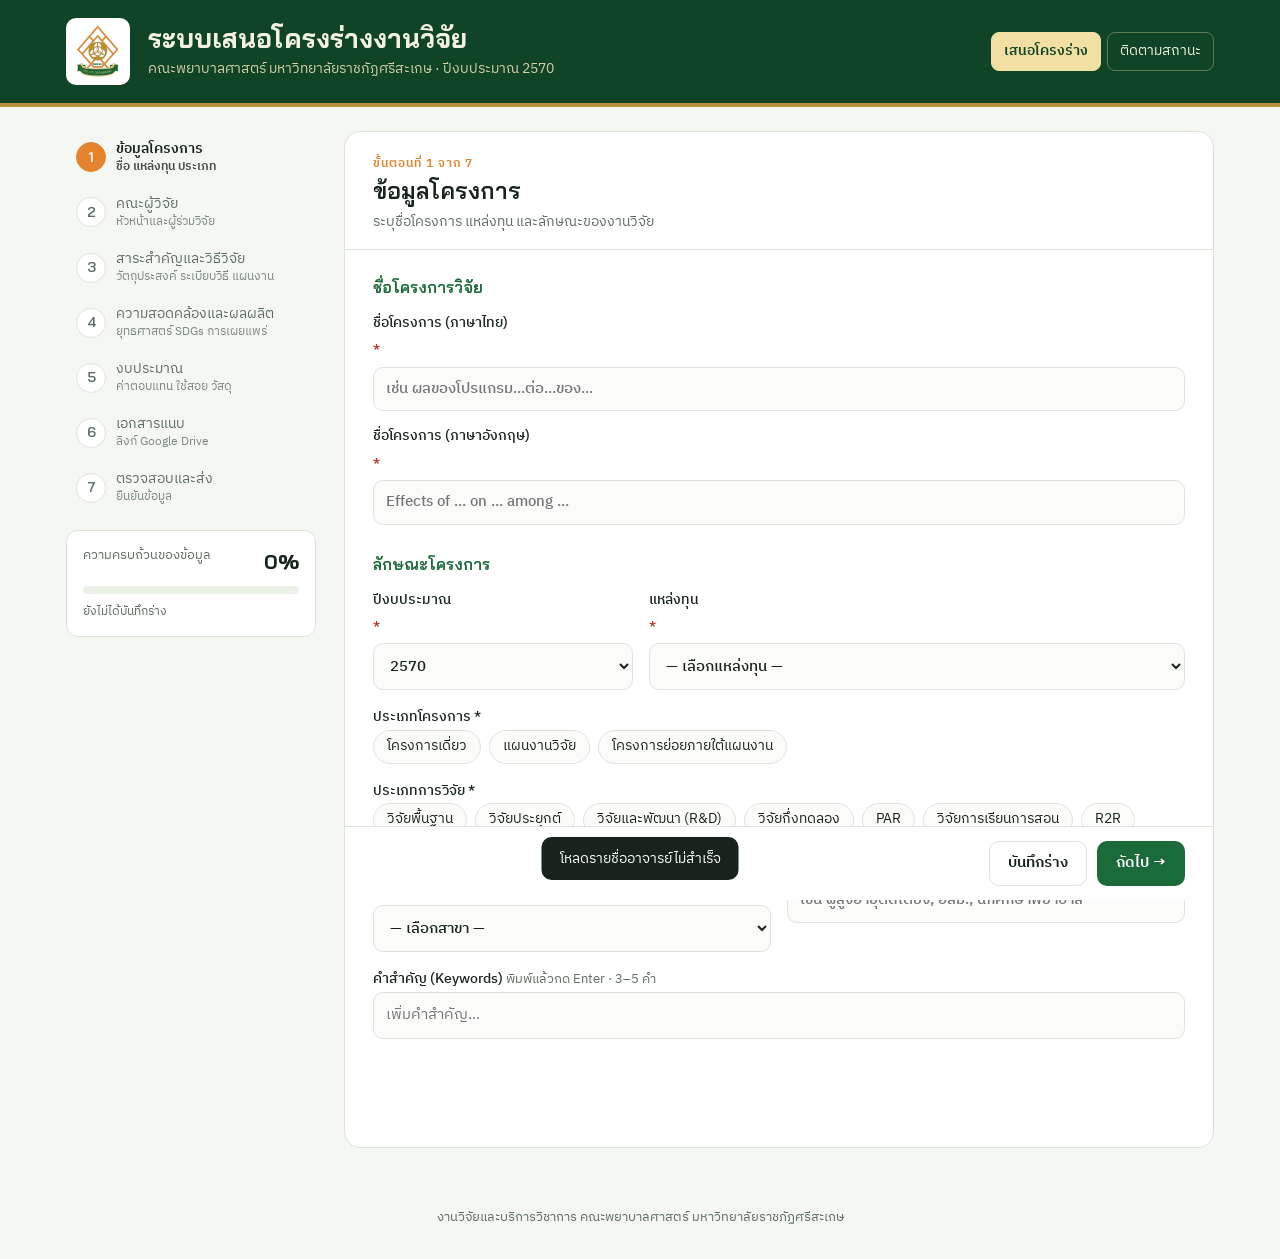
==== commit ada84259: "v2: admin dashboard, status tracking, Drive upload" ====
--- a/index.html
+++ b/index.html
@@ -29,6 +29,7 @@
   --bg:#0E1611; --paper:#152019; --ink:#E5EEE6; --muted:#9DB0A2; --line:#2A3A2F; --soft:#1B2B21;
   --field:#111B15; --danger:#F07A70; --ok:#5CCB8A; color-scheme:dark}
 *{box-sizing:border-box}
+[hidden]{display:none!important}
 body{background:var(--bg);color:var(--ink);font-family:var(--f-body);font-size:15.5px;line-height:1.65;margin:0}
 .wrap{max-width:1180px;margin:0 auto;padding-left:max(16px,env(safe-area-inset-left,0px));padding-right:max(16px,env(safe-area-inset-right,0px))}
 /* header */
@@ -40,6 +41,14 @@
 .crest .who{margin-left:auto;text-align:right;font-size:12.5px;color:#CFE3D4;line-height:1.5}
 .crest .who b{display:block;color:#F1DFA4;font-weight:600;font-size:13px}
 @media (max-width:720px){.crest .who{display:none}}
+.topnav{margin-left:auto;display:flex;gap:6px;flex-wrap:wrap}
+.topnav a{color:#F4F1E4;text-decoration:none;font-size:13.5px;padding:7px 12px;border-radius:8px;border:1px solid rgba(241,223,164,.35)}
+.topnav a:hover{background:rgba(255,255,255,.08)}
+.topnav a[aria-current]{background:#F1DFA4;color:#0F4526;border-color:#F1DFA4;font-weight:600}
+@media (max-width:560px){.crest .wrap{flex-wrap:wrap}.topnav{margin-left:0;width:100%}}
+.btn-up{flex:none;position:relative;overflow:hidden}
+.btn-up input{position:absolute;inset:0;opacity:0;cursor:pointer}
+.btn-up.busy{pointer-events:none;opacity:.6}
 .mode{font-size:13px;padding:8px 14px;border-radius:10px;margin:18px 0 0;background:var(--soft);border:1px dashed var(--gold);color:var(--muted);display:flex;gap:10px;flex-wrap:wrap;align-items:center}
 .mode button{margin-left:auto}
 /* main grid */
@@ -210,7 +219,7 @@
       <h1>ระบบเสนอโครงร่างงานวิจัย</h1>
       <p>คณะพยาบาลศาสตร์ มหาวิทยาลัยราชภัฏศรีสะเกษ · ปีงบประมาณ <span id="fyHead">2570</span></p>
     </div>
-    <div class="who"><b>ผู้ดูแลระบบ</b>อ.ปัณณทัต จันพานิช<br>งานวิจัย คณะพยาบาลศาสตร์</div>
+    <nav class="topnav" aria-label="เมนูหลัก"><a href="./" aria-current="page">เสนอโครงร่าง</a><a href="track.html">ติดตามสถานะ</a></nav>
   </div>
 </header>
 
@@ -435,9 +444,9 @@
       <!-- STEP 6 -->
       <section class="panel" data-step="5">
         <div class="howto">
-          <div><b>1. อัปโหลดไฟล์</b>อัปโหลดเอกสารไว้ใน Google Drive ของท่าน (ไฟล์ Word หรือ PDF)</div>
-          <div><b>2. ตั้งค่าการแชร์</b>คลิกขวาที่ไฟล์ > แชร์ > เลือก “ทุกคนที่มีลิงก์” หรือ “มหาวิทยาลัยราชภัฏศรีสะเกษ” สิทธิ์ผู้มีสิทธิ์อ่าน</div>
-          <div><b>3. คัดลอกลิงก์มาวาง</b>กด “คัดลอกลิงก์” แล้ววางในช่องด้านล่าง กด “เปิดดู” เพื่อทดสอบว่าเปิดได้</div>
+          <div><b>วิธีที่ 1: อัปโหลดตรง</b>กด “⬆ อัปโหลด” แล้วเลือกไฟล์ (PDF, Word, Excel, JPG, PNG ไม่เกิน 10 MB) ไฟล์จะเข้า Google Drive ของคณะทันที</div>
+          <div><b>วิธีที่ 2: แนบลิงก์</b>อัปโหลดไฟล์ไว้ใน Google Drive ของท่าน ตั้งแชร์เป็น “ทุกคนที่มีลิงก์” สิทธิ์ผู้มีสิทธิ์อ่าน แล้วคัดลอกลิงก์มาวาง</div>
+          <div><b>อย่าลืมบันทึก</b>กด “บันทึก” ในแต่ละรายการ หรือ “บันทึกเอกสารแนบทั้งหมด” ด้านล่าง ระบบบันทึกให้เองเมื่ออัปโหลดเสร็จ</div>
         </div>
         <fieldset><legend>ลิงก์เอกสารประกอบการพิจารณา</legend>
           <div class="docs" id="docs"></div>
@@ -587,6 +596,7 @@
     return `<div class="doc ${!l.saved&&l.url.trim()?'dirty':''}" id="doc_${i}"><div class="doc-h">${meta?`<span>${esc(l.type)}</span>${meta.req?'<span class="badge">จำเป็น</span>':''}<span class="hint">${meta.h}</span>`:`<input type="text" id="doc_t_${i}" data-doc="${i}" data-k="type" value="${esc(l.type)}" placeholder="ชื่อเอกสาร เช่น หนังสือยินยอมพื้นที่วิจัย" aria-label="ชื่อเอกสาร">`}
       <span class="st ${st.c}" id="doc_st_${i}">${st.t}</span></div>
       <div class="doc-row"><input type="text" inputmode="url" id="doc_u_${i}" data-doc="${i}" data-k="url" value="${esc(l.url)}" placeholder="https://drive.google.com/file/d/..." aria-label="ลิงก์ ${esc(l.type)}">
+      <label class="btn btn-g btn-s btn-up" id="doc_up_${i}" title="อัปโหลดไฟล์เข้า Google Drive ของคณะ (PDF, Word, Excel, JPG, PNG ไม่เกิน 10 MB)">⬆ อัปโหลด<input type="file" data-up="${i}" accept=".pdf,.doc,.docx,.xls,.xlsx,.jpg,.jpeg,.png" aria-label="อัปโหลดไฟล์ ${esc(l.type||'เอกสาร')}"></label>
       <a class="btn btn-g btn-s" id="doc_a_${i}" href="${ok?esc(l.url.trim()):'#'}" target="_blank" rel="noopener" aria-disabled="${!ok}">เปิดดู ↗</a>
       <button type="button" class="btn btn-s btn-save ${l.saved?'saved':''}" id="doc_s_${i}" data-saved="${i}" ${l.url.trim()?'':'disabled'}>${l.saved?'✓ บันทึกแล้ว':'บันทึก'}</button>
       ${meta?'':`<button type="button" class="btn-x" data-deld="${i}">ลบ</button>`}</div>
@@ -615,6 +625,27 @@
   const l=S.links[i], st=linkState(l.url), ok=st.c==='ok'||st.c==='warn', el=$('#doc_st_'+i), a=$('#doc_a_'+i);
   el.className='st '+st.c; el.textContent=st.t; a.href=ok?l.url.trim():'#'; a.setAttribute('aria-disabled',!ok);
   l.name=''; $('#doc_f_'+i).textContent=''; setDocSaved(i,false);
+}
+const UP_TYPES={'pdf':'application/pdf','doc':'application/msword','docx':'application/vnd.openxmlformats-officedocument.wordprocessingml.document','xls':'application/vnd.ms-excel','xlsx':'application/vnd.openxmlformats-officedocument.spreadsheetml.sheet','jpg':'image/jpeg','jpeg':'image/jpeg','png':'image/png'};
+async function uploadDoc(i,file){
+  const l=S.links[i], lab=$('#doc_up_'+i), st=$('#doc_st_'+i);
+  const ext=(file.name.split('.').pop()||'').toLowerCase(), mime=UP_TYPES[ext];
+  if(!mime){toast('รองรับเฉพาะไฟล์ PDF, Word, Excel, JPG และ PNG');return}
+  if(file.size>10*1024*1024){toast('ไฟล์ใหญ่เกิน 10 MB กรุณาลดขนาดไฟล์หรือแนบเป็นลิงก์แทน');return}
+  const email=$('#leadEmail').value.trim();
+  if(!/^\S+@\S+\.\S+$/.test(email)){toast('กรุณากรอกอีเมลหัวหน้าโครงการในขั้นตอนที่ 2 ก่อนอัปโหลด');return}
+  if(!LIVE){toast('โหมดทดลอง: ระบบยังไม่ได้เชื่อมต่อ Google Drive');return}
+  lab.classList.add('busy'); st.className='st'; st.textContent='กำลังอัปโหลด 0%';
+  try{
+    const base64=await new Promise((res,rej)=>{const r=new FileReader();r.onload=()=>res(String(r.result).split(',')[1]);r.onerror=rej;r.onprogress=e=>{if(e.total)st.textContent='กำลังอ่านไฟล์ '+Math.round(e.loaded/e.total*100)+'%'};r.readAsDataURL(file)});
+    st.textContent='กำลังส่งเข้า Google Drive…';
+    const res=await api('upload',{email,type:l.type||'เอกสารอื่น ๆ',name:file.name,mimeType:mime,base64});
+    l.url=res.url; $('#doc_u_'+i).value=res.url; updateDoc(i);
+    l.name=res.name; st.className='st ok'; st.textContent='อัปโหลดเข้า Drive ของคณะแล้ว';
+    $('#doc_f_'+i).textContent='✓ '+res.name;
+    await saveDocs(i);
+  }catch(e){st.className='st bad';st.textContent='อัปโหลดไม่สำเร็จ';toast('อัปโหลดไม่สำเร็จ: '+e.message)}
+  finally{lab.classList.remove('busy')}
 }
 function checkDoc(i){
   const l=S.links[i]; if(!LIVE||linkState(l.url).c!=='ok') return;
@@ -758,7 +789,7 @@
   const d=collect(); const btn=$('#next'); btn.disabled=true; btn.textContent='กำลังส่ง...';
   const done=ref=>{
     try{localStorage.removeItem('nurs-proposal-draft')}catch(e){}
-    $('#form').innerHTML=`<div class="done-card"><div class="seal">✓</div><h2>ส่งโครงร่างวิจัยเรียบร้อย</h2><div class="ref">${esc(ref)}</div><p class="hint">เก็บเลขที่นี้ไว้ติดตามสถานะ งานวิจัยคณะจะแจ้งผลการพิจารณาทางอีเมล ${esc(d.leadEmail)}</p>${LIVE?'':'<p class="hint">(โหมดทดลอง: ข้อมูลยังไม่ถูกบันทึก)</p>'}<button class="btn btn-p" type="button" onclick="location.reload()">เสนอโครงการใหม่</button></div>`;
+    $('#form').innerHTML=`<div class="done-card"><div class="seal">✓</div><h2>ส่งโครงร่างวิจัยเรียบร้อย</h2><div class="ref">${esc(ref)}</div><p class="hint">เก็บเลขที่นี้ไว้ติดตามสถานะ งานวิจัยคณะจะแจ้งผลการพิจารณาทางอีเมล ${esc(d.leadEmail)}</p><p><a class="btn btn-g" href="track.html?ref=${encodeURIComponent(ref)}">ติดตามสถานะ</a></p>${LIVE?'':'<p class="hint">(โหมดทดลอง: ข้อมูลยังไม่ถูกบันทึก)</p>'}<button class="btn btn-p" type="button" onclick="location.reload()">เสนอโครงการใหม่</button></div>`;
   };
   if(LIVE){
     api('submit',d).then(done).catch(e=>{btn.disabled=false;btn.textContent='ส่งโครงร่างวิจัย';toast('ส่งไม่สำเร็จ: '+e.message)});
@@ -794,7 +825,7 @@
   if(t.classList.contains('invalid')&&t.value) t.classList.remove('invalid');
   counters(); progress(); clearTimeout(saveDraft.t); saveDraft.t=setTimeout(()=>saveDraft(true),1500);
 });
-document.addEventListener('change',e=>{if(e.target.dataset.doc!=null&&e.target.dataset.k==='url') checkDoc(+e.target.dataset.doc);if(e.target.id==='months'||e.target.id==='start') renderGantt(); progress()});
+document.addEventListener('change',e=>{if(e.target.dataset.up!=null&&e.target.files[0]){uploadDoc(+e.target.dataset.up,e.target.files[0]);e.target.value='';return}if(e.target.dataset.doc!=null&&e.target.dataset.k==='url') checkDoc(+e.target.dataset.doc);if(e.target.id==='months'||e.target.id==='start') renderGantt(); progress()});
 $('#kwInput').addEventListener('keydown',e=>{
   if((e.key==='Enter'||e.key===',')&&e.target.value.trim()){e.preventDefault();S.keywords.push(e.target.value.trim().replace(/,$/,''));e.target.value='';renderKw();progress()}
   else if(e.key==='Enter') e.preventDefault();
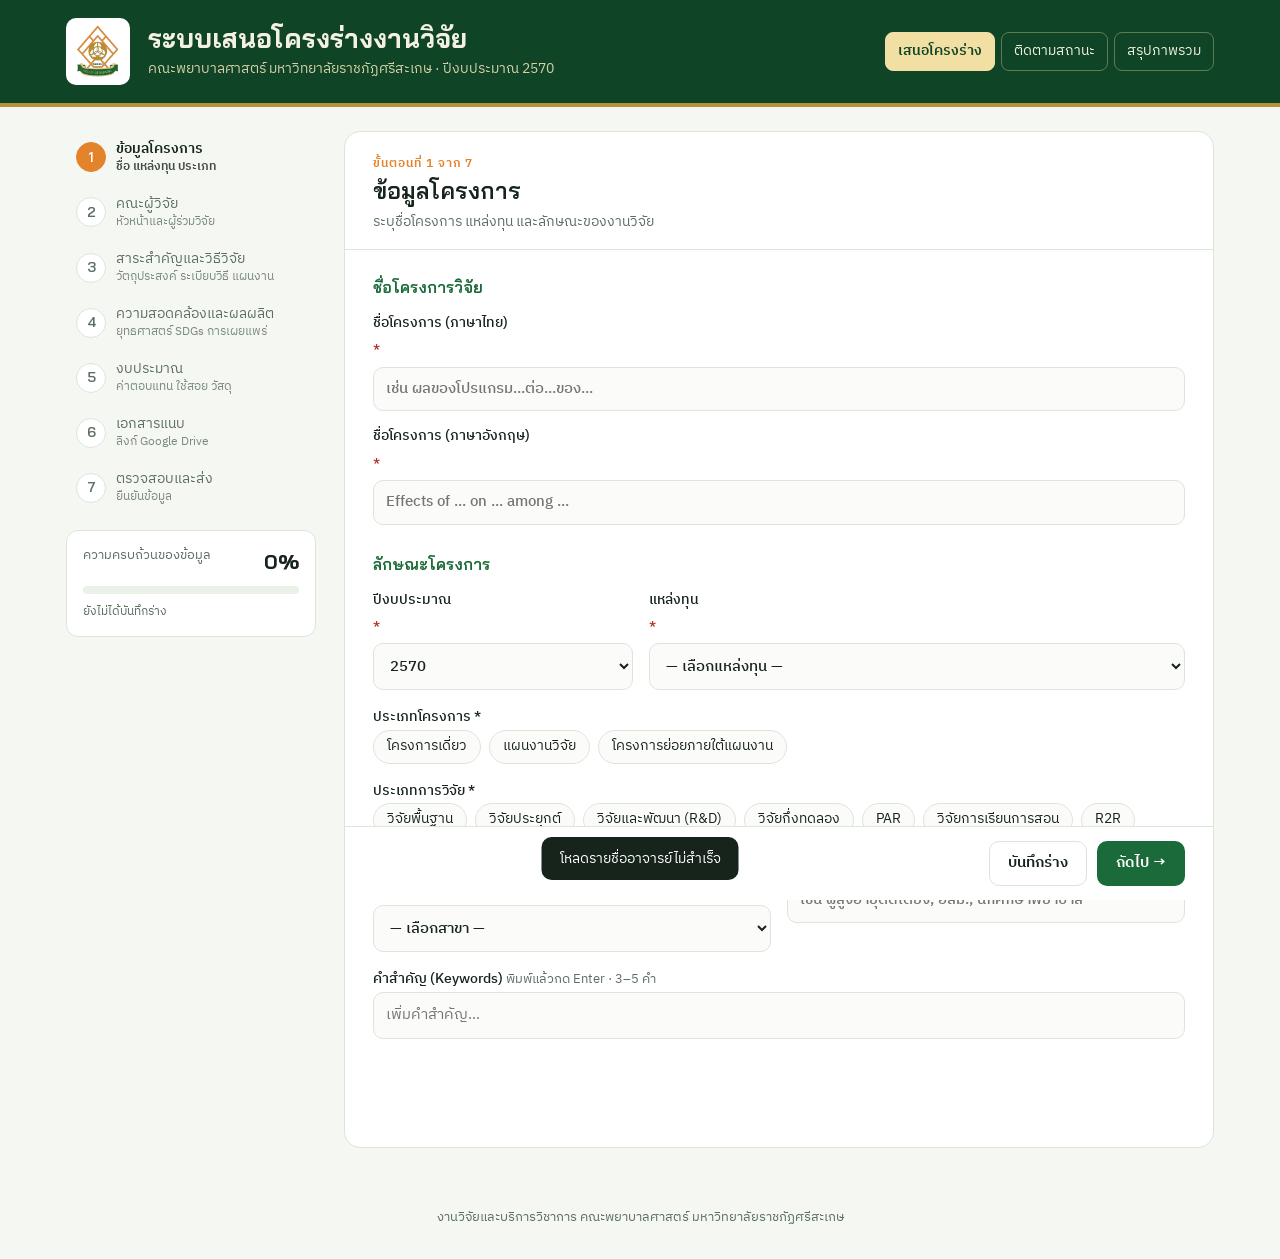
==== commit bb5d6a54: "Add public summary dashboard page + menu link" ====
--- a/index.html
+++ b/index.html
@@ -219,7 +219,7 @@
       <h1>ระบบเสนอโครงร่างงานวิจัย</h1>
       <p>คณะพยาบาลศาสตร์ มหาวิทยาลัยราชภัฏศรีสะเกษ · ปีงบประมาณ <span id="fyHead">2570</span></p>
     </div>
-    <nav class="topnav" aria-label="เมนูหลัก"><a href="./" aria-current="page">เสนอโครงร่าง</a><a href="track.html">ติดตามสถานะ</a></nav>
+    <nav class="topnav" aria-label="เมนูหลัก"><a href="./" aria-current="page">เสนอโครงร่าง</a><a href="track.html">ติดตามสถานะ</a><a href="dashboard.html">สรุปภาพรวม</a></nav>
   </div>
 </header>
 
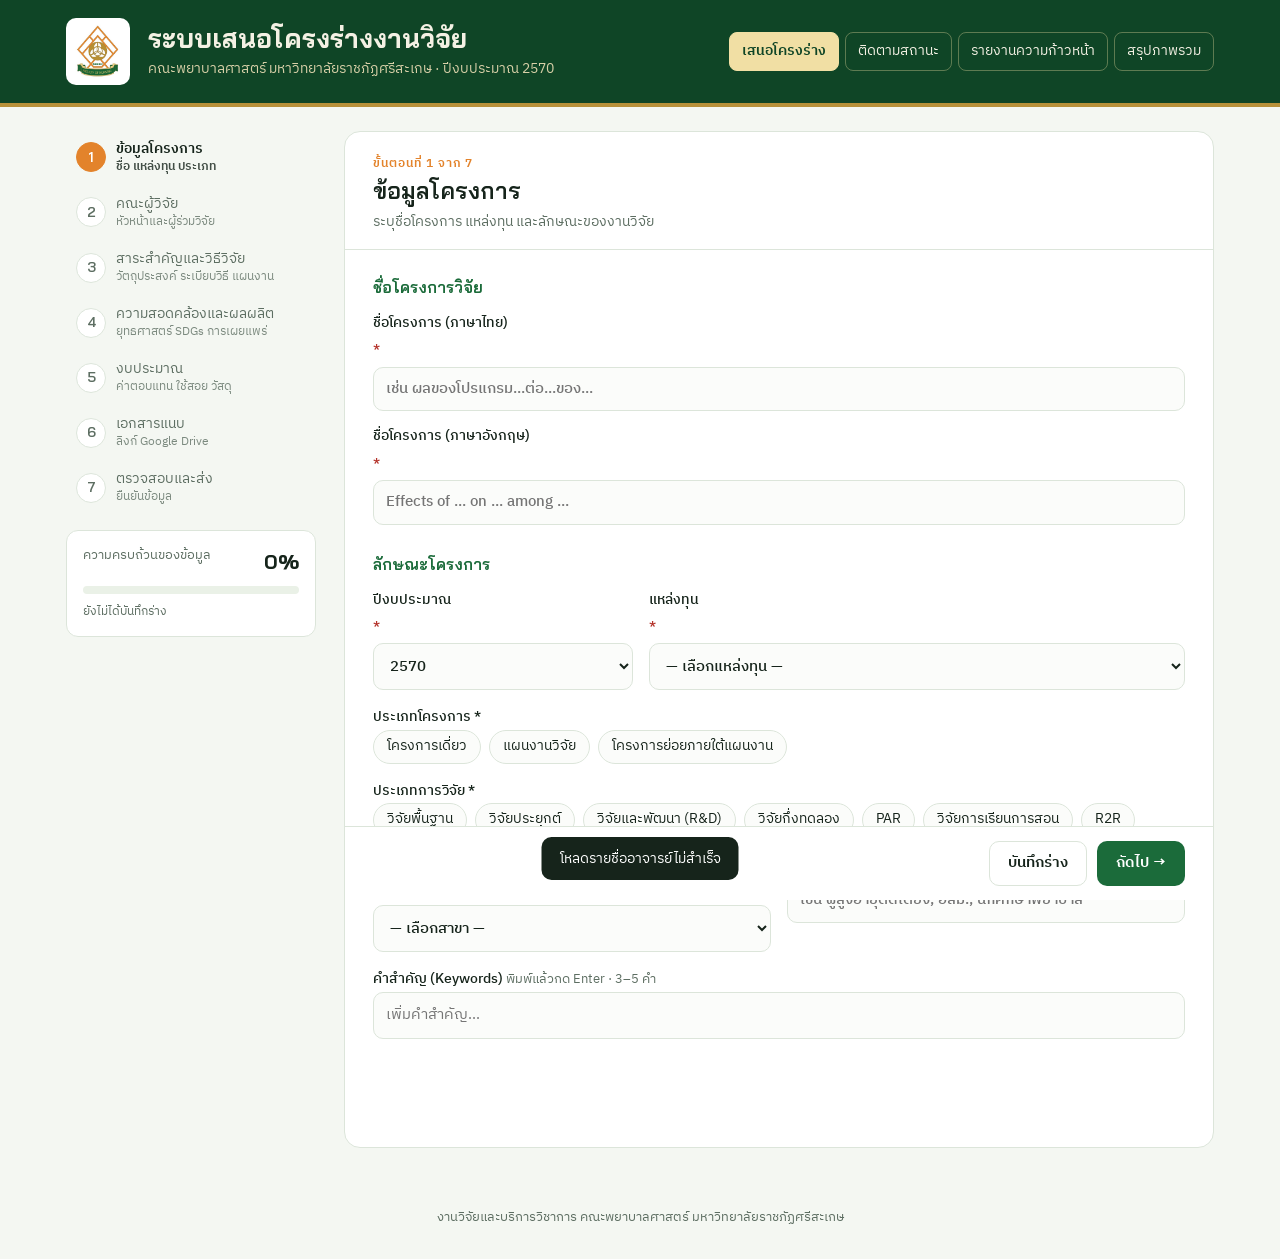
==== commit 992fb8df: "Add proposal acknowledgement (green light) + monthly progress reporting" ====
--- a/index.html
+++ b/index.html
@@ -176,6 +176,14 @@
 .done-card .seal{width:84px;height:84px;margin:0 auto 14px;border-radius:50%;background:var(--green);display:grid;place-items:center;color:#fff;font-size:40px}
 .done-card h2{font-family:var(--f-display);margin:0}
 .done-card .ref{font-family:var(--f-display);font-size:22px;color:var(--orange);letter-spacing:.04em;margin:10px 0}
+.export{max-width:520px;margin:18px auto 16px;padding:16px 18px;border:1.5px solid var(--gold);border-radius:14px;background:var(--field)}
+.ex-h{margin:0 0 10px;font-weight:600;font-family:var(--f-display)}
+.ex-btns{display:flex;gap:10px;justify-content:center;flex-wrap:wrap}
+.btn-ex{background:var(--paper);border:1.5px solid var(--line);color:var(--ink)}
+.btn-ex:hover{border-color:var(--green)}
+.ex-ic{display:inline-grid;place-items:center;min-width:26px;height:22px;padding:0 4px;border-radius:5px;color:#fff;font-size:11px;font-weight:700;letter-spacing:.02em}
+.ex-ic.w{background:#2B579A}.ex-ic.p{background:#B4332B}
+.rv-export{max-width:none;margin:18px 0;text-align:center}
 .toast{position:fixed;left:50%;bottom:calc(20px + env(safe-area-inset-bottom,0px));transform:translateX(-50%) translateY(120px);background:var(--ink);color:var(--paper);padding:10px 18px;border-radius:10px;font-size:14px;transition:transform .3s;z-index:20;max-width:calc(100% - 32px)}
 .toast.on{transform:translateX(-50%) translateY(0)}
 /* attachments */
@@ -219,7 +227,7 @@
       <h1>ระบบเสนอโครงร่างงานวิจัย</h1>
       <p>คณะพยาบาลศาสตร์ มหาวิทยาลัยราชภัฏศรีสะเกษ · ปีงบประมาณ <span id="fyHead">2570</span></p>
     </div>
-    <nav class="topnav" aria-label="เมนูหลัก"><a href="./" aria-current="page">เสนอโครงร่าง</a><a href="track.html">ติดตามสถานะ</a><a href="dashboard.html">สรุปภาพรวม</a></nav>
+    <nav class="topnav" aria-label="เมนูหลัก"><a href="./" aria-current="page">เสนอโครงร่าง</a><a href="track.html">ติดตามสถานะ</a><a href="progress.html">รายงานความก้าวหน้า</a><a href="dashboard.html">สรุปภาพรวม</a></nav>
   </div>
 </header>
 
@@ -459,6 +467,7 @@
       <section class="panel review" data-step="6">
         <div id="missBox"></div>
         <div id="reviewBody"></div>
+        <div class="export rv-export"><p class="ex-h">พิมพ์ / ดาวน์โหลดต้นฉบับโครงร่างวิจัย</p><div class="ex-btns"><button class="btn btn-ex" type="button" id="rvWord"><span class="ex-ic w">W</span>ดาวน์โหลด Word</button><button class="btn btn-ex" type="button" id="rvPdf"><span class="ex-ic p">PDF</span>พิมพ์ / บันทึกเป็น PDF</button></div><p class="hint" style="margin:8px 0 0">ดาวน์โหลดได้ทันทีจากข้อมูลที่กรอก (ยังไม่มีเลขที่โครงร่าง) · หลังกดส่งจะดาวน์โหลดฉบับที่มีเลขที่โครงร่างได้อีกครั้ง</p></div>
         <label class="cert"><input type="checkbox" id="certify"><span>ข้าพเจ้าขอรับรองว่าข้อมูลข้างต้นเป็นความจริง โครงร่างนี้ไม่ซ้ำซ้อนกับโครงการที่ได้รับทุนจากแหล่งอื่น และจะปฏิบัติตามระเบียบการวิจัยของมหาวิทยาลัย</span></label>
       </section>
 
@@ -476,6 +485,7 @@
 <div class="toast" id="toast" role="status"></div>
 
 <script src="config.js"></script>
+<script src="export.js"></script>
 <script>
 const $=s=>document.querySelector(s), $$=s=>[...document.querySelectorAll(s)];
 const API_URL=((window.APP_CONFIG||{}).API_URL||'').trim();
@@ -789,7 +799,9 @@
   const d=collect(); const btn=$('#next'); btn.disabled=true; btn.textContent='กำลังส่ง...';
   const done=ref=>{
     try{localStorage.removeItem('nurs-proposal-draft')}catch(e){}
-    $('#form').innerHTML=`<div class="done-card"><div class="seal">✓</div><h2>ส่งโครงร่างวิจัยเรียบร้อย</h2><div class="ref">${esc(ref)}</div><p class="hint">เก็บเลขที่นี้ไว้ติดตามสถานะ งานวิจัยคณะจะแจ้งผลการพิจารณาทางอีเมล ${esc(d.leadEmail)}</p><p><a class="btn btn-g" href="track.html?ref=${encodeURIComponent(ref)}">ติดตามสถานะ</a></p>${LIVE?'':'<p class="hint">(โหมดทดลอง: ข้อมูลยังไม่ถูกบันทึก)</p>'}<button class="btn btn-p" type="button" onclick="location.reload()">เสนอโครงการใหม่</button></div>`;
+    $('#form').innerHTML=`<div class="done-card"><div class="seal">✓</div><h2>ส่งโครงร่างวิจัยเรียบร้อย</h2><div class="ref">${esc(ref)}</div><p class="hint">เก็บเลขที่นี้ไว้ติดตามสถานะ งานวิจัยคณะจะแจ้งผลการพิจารณาทางอีเมล ${esc(d.leadEmail)}</p><div class="export"><p class="ex-h">ดาวน์โหลดต้นฉบับโครงร่างวิจัย</p><div class="ex-btns"><button class="btn btn-ex" type="button" id="exWord"><span class="ex-ic w">W</span>ดาวน์โหลด Word</button><button class="btn btn-ex" type="button" id="exPdf"><span class="ex-ic p">PDF</span>บันทึกเป็น PDF</button></div><p class="hint" style="margin:8px 0 0">ไฟล์ Word แก้ไขต่อได้ · PDF จะเปิดหน้าตัวอย่างแล้วเลือก “บันทึกเป็น PDF”</p></div><p><a class="btn btn-g" href="track.html?ref=${encodeURIComponent(ref)}">ติดตามสถานะ</a></p>${LIVE?'':'<p class="hint">(โหมดทดลอง: ข้อมูลยังไม่ถูกบันทึก)</p>'}<button class="btn btn-p" type="button" onclick="location.reload()">เสนอโครงการใหม่</button></div>`;
+    $('#exWord').onclick=()=>{try{ProposalExport.word(d,ref);toast('กำลังดาวน์โหลดไฟล์ Word')}catch(e){toast('สร้างไฟล์ Word ไม่สำเร็จ: '+e.message)}};
+    $('#exPdf').onclick=()=>{try{ProposalExport.pdf(d,ref)}catch(e){toast('สร้าง PDF ไม่สำเร็จ: '+e.message)}};
   };
   if(LIVE){
     api('submit',d).then(done).catch(e=>{btn.disabled=false;btn.textContent='ส่งโครงร่างวิจัย';toast('ส่งไม่สำเร็จ: '+e.message)});
@@ -845,6 +857,8 @@
 };
 $('#saveDraft').onclick=async()=>{const w=await persist();S.links.forEach((l,i)=>l.url.trim()&&setDocSaved(i,true));toast('บันทึกร่างแล้ว ('+w+')')};
 $('#saveDocs').onclick=()=>saveDocs(null);
+$('#rvWord').onclick=()=>{const d=collect();if(!d.titleTh){toast('กรุณากรอกชื่อโครงการก่อน');return}try{ProposalExport.word(d,'');toast('กำลังดาวน์โหลดไฟล์ Word')}catch(e){toast('สร้างไฟล์ Word ไม่สำเร็จ: '+e.message)}};
+$('#rvPdf').onclick=()=>{const d=collect();if(!d.titleTh){toast('กรุณากรอกชื่อโครงการก่อน');return}try{ProposalExport.pdf(d,'')}catch(e){toast('สร้าง PDF ไม่สำเร็จ: '+e.message)}};
 window.addEventListener('beforeunload',e=>{if(unsavedDocs()){e.preventDefault();e.returnValue=''}});
 $('#form').addEventListener('submit',e=>e.preventDefault());
 
